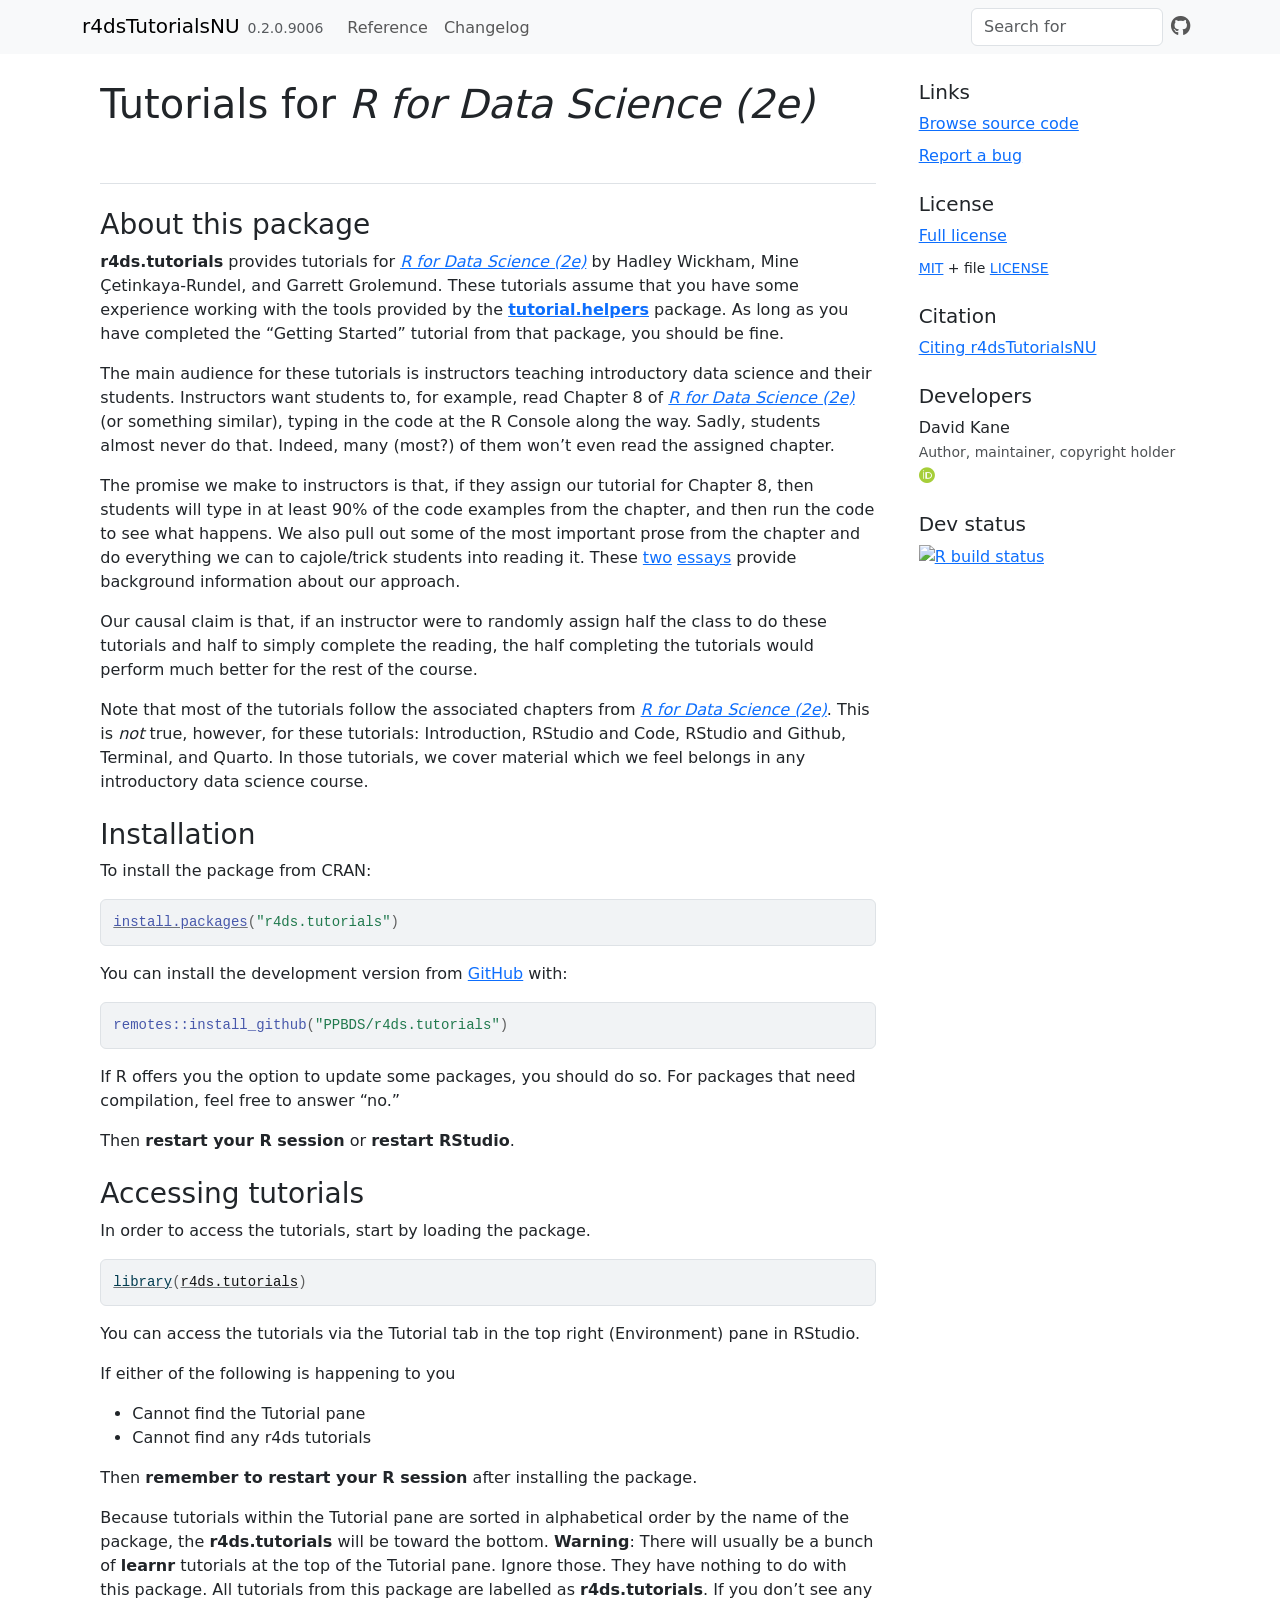
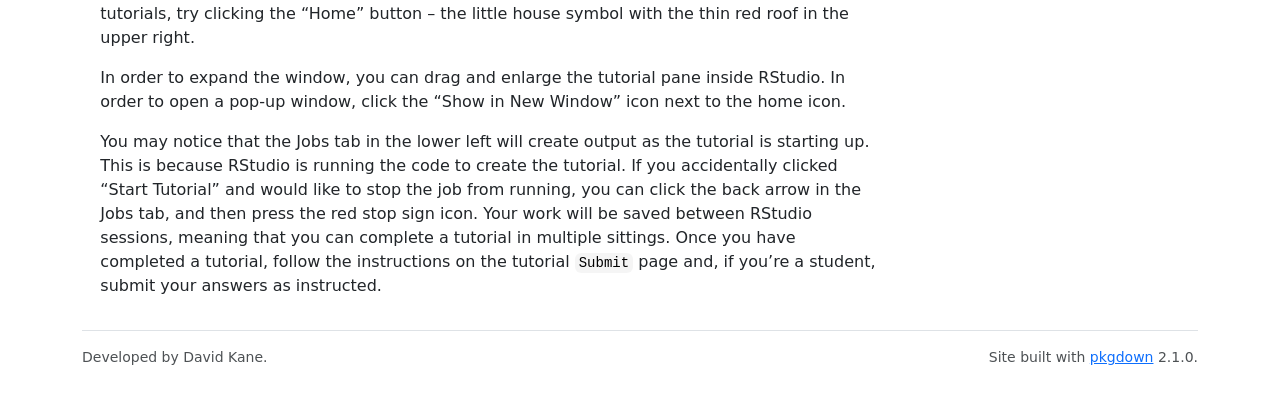
==== index.html @ 7074be84 "Deploying to gh-pages from @ NUstat/r4dsTutorialsNU@695204d6ead6778402aa1f8f5009138247691234 🚀" ====
<!DOCTYPE html>
<!-- Generated by pkgdown: do not edit by hand --><html lang="en">
<head>
<meta http-equiv="Content-Type" content="text/html; charset=UTF-8">
<meta charset="utf-8">
<meta http-equiv="X-UA-Compatible" content="IE=edge">
<meta name="viewport" content="width=device-width, initial-scale=1, shrink-to-fit=no">
<title>Tutorials for "R for Data Science" • r4dsTutorialsNU</title>
<script src="deps/jquery-3.6.0/jquery-3.6.0.min.js"></script><meta name="viewport" content="width=device-width, initial-scale=1, shrink-to-fit=no">
<link href="deps/bootstrap-5.3.1/bootstrap.min.css" rel="stylesheet">
<script src="deps/bootstrap-5.3.1/bootstrap.bundle.min.js"></script><link href="deps/font-awesome-6.4.2/css/all.min.css" rel="stylesheet">
<link href="deps/font-awesome-6.4.2/css/v4-shims.min.css" rel="stylesheet">
<script src="deps/headroom-0.11.0/headroom.min.js"></script><script src="deps/headroom-0.11.0/jQuery.headroom.min.js"></script><script src="deps/bootstrap-toc-1.0.1/bootstrap-toc.min.js"></script><script src="deps/clipboard.js-2.0.11/clipboard.min.js"></script><script src="deps/search-1.0.0/autocomplete.jquery.min.js"></script><script src="deps/search-1.0.0/fuse.min.js"></script><script src="deps/search-1.0.0/mark.min.js"></script><!-- pkgdown --><script src="pkgdown.js"></script><meta property="og:title" content="Tutorials for " r for data science>
<meta name="description" content='When assigned "R for Data Science" (Wickham, Çetinkaya-Rundel, and Grolemund (2023, ISBN: 1492097402)), students should read the book and type in all the associated R commands themselves. Sadly, that never happens. These tutorials allow students to demonstrate (and their instructors to be sure) that all work has been completed. See Kane (2023) &lt;https://ppbds.github.io/tutorial.helpers/articles/instructions.html&gt; from the tutorial.helpers package for a background discussion.'>
<meta property="og:description" content='When assigned "R for Data Science" (Wickham, Çetinkaya-Rundel, and Grolemund (2023, ISBN: 1492097402)), students should read the book and type in all the associated R commands themselves. Sadly, that never happens. These tutorials allow students to demonstrate (and their instructors to be sure) that all work has been completed. See Kane (2023) &lt;https://ppbds.github.io/tutorial.helpers/articles/instructions.html&gt; from the tutorial.helpers package for a background discussion.'>
</head>
<body>
    <a href="#main" class="visually-hidden-focusable">Skip to contents</a>


    <nav class="navbar navbar-expand-lg fixed-top bg-light" data-bs-theme="light" aria-label="Site navigation"><div class="container">

    <a class="navbar-brand me-2" href="index.html">r4dsTutorialsNU</a>

    <small class="nav-text text-muted me-auto" data-bs-toggle="tooltip" data-bs-placement="bottom" title="">0.2.0.9006</small>


    <button class="navbar-toggler" type="button" data-bs-toggle="collapse" data-bs-target="#navbar" aria-controls="navbar" aria-expanded="false" aria-label="Toggle navigation">
      <span class="navbar-toggler-icon"></span>
    </button>

    <div id="navbar" class="collapse navbar-collapse ms-3">
      <ul class="navbar-nav me-auto">
<li class="nav-item"><a class="nav-link" href="reference/index.html">Reference</a></li>
<li class="nav-item"><a class="nav-link" href="news/index.html">Changelog</a></li>
      </ul>
<ul class="navbar-nav">
<li class="nav-item"><form class="form-inline" role="search">
 <input class="form-control" type="search" name="search-input" id="search-input" autocomplete="off" aria-label="Search site" placeholder="Search for" data-search-index="search.json">
</form></li>
<li class="nav-item"><a class="external-link nav-link" href="https://github.com/NUstat/r4dsTutorialsNU/" aria-label="GitHub"><span class="fa fab fa-github fa-lg"></span></a></li>
      </ul>
</div>


  </div>
</nav><div class="container template-home">
<div class="row">
  <main id="main" class="col-md-9"><div class="section level1">
<div class="page-header"><h1 id="tutorials-for-r-for-data-science-2e">Tutorials for <em>R for Data Science (2e)</em>
<a class="anchor" aria-label="anchor" href="#tutorials-for-r-for-data-science-2e"></a>
</h1></div>
<!-- badges: start -->

<div class="section level2">
<h2 id="about-this-package">About this package<a class="anchor" aria-label="anchor" href="#about-this-package"></a>
</h2>
<p><strong>r4ds.tutorials</strong> provides tutorials for <a href="https://r4ds.hadley.nz/" class="external-link"><em>R for Data Science (2e)</em></a> by Hadley Wickham, Mine Çetinkaya-Rundel, and Garrett Grolemund. These tutorials assume that you have some experience working with the tools provided by the <strong><a href="https://ppbds.github.io/tutorial.helpers/" class="external-link">tutorial.helpers</a></strong> package. As long as you have completed the “Getting Started” tutorial from that package, you should be fine.</p>
<p>The main audience for these tutorials is instructors teaching introductory data science and their students. Instructors want students to, for example, read Chapter 8 of <a href="https://r4ds.hadley.nz/" class="external-link"><em>R for Data Science (2e)</em></a> (or something similar), typing in the code at the R Console along the way. Sadly, students almost never do that. Indeed, many (most?) of them won’t even read the assigned chapter.</p>
<p>The promise we make to instructors is that, if they assign our tutorial for Chapter 8, then students will type in at least 90% of the code examples from the chapter, and then run the code to see what happens. We also pull out some of the most important prose from the chapter and do everything we can to cajole/trick students into reading it. These <a href="https://ppbds.github.io/tutorial.helpers/articles/instructions.html" class="external-link">two</a> <a href="https://ppbds.github.io/tutorial.helpers/articles/books.html" class="external-link">essays</a> provide background information about our approach.</p>
<p>Our causal claim is that, if an instructor were to randomly assign half the class to do these tutorials and half to simply complete the reading, the half completing the tutorials would perform much better for the rest of the course.</p>
<p>Note that most of the tutorials follow the associated chapters from <a href="https://r4ds.hadley.nz/" class="external-link"><em>R for Data Science (2e)</em></a>. This is <em>not</em> true, however, for these tutorials: Introduction, RStudio and Code, RStudio and Github, Terminal, and Quarto. In those tutorials, we cover material which we feel belongs in any introductory data science course.</p>
</div>
<div class="section level2">
<h2 id="installation">Installation<a class="anchor" aria-label="anchor" href="#installation"></a>
</h2>
<p>To install the package from CRAN:</p>
<div class="sourceCode" id="cb1"><pre class="downlit sourceCode r">
<code class="sourceCode R"><span><span class="fu"><a href="https://rdrr.io/r/utils/install.packages.html" class="external-link">install.packages</a></span><span class="op">(</span><span class="st">"r4ds.tutorials"</span><span class="op">)</span></span></code></pre></div>
<p>You can install the development version from <a href="https://github.com/" class="external-link">GitHub</a> with:</p>
<div class="sourceCode" id="cb2"><pre class="downlit sourceCode r">
<code class="sourceCode R"><span><span class="fu">remotes</span><span class="fu">::</span><span class="fu">install_github</span><span class="op">(</span><span class="st">"PPBDS/r4ds.tutorials"</span><span class="op">)</span></span></code></pre></div>
<p>If R offers you the option to update some packages, you should do so. For packages that need compilation, feel free to answer “no.”</p>
<p>Then <strong>restart your R session</strong> or <strong>restart RStudio</strong>.</p>
</div>
<div class="section level2">
<h2 id="accessing-tutorials">Accessing tutorials<a class="anchor" aria-label="anchor" href="#accessing-tutorials"></a>
</h2>
<p>In order to access the tutorials, start by loading the package.</p>
<div class="sourceCode" id="cb3"><pre class="downlit sourceCode r">
<code class="sourceCode R"><span><span class="kw"><a href="https://rdrr.io/r/base/library.html" class="external-link">library</a></span><span class="op">(</span><span class="va"><a href="https://ppbds.github.io/r4ds.tutorials/" class="external-link">r4ds.tutorials</a></span><span class="op">)</span></span></code></pre></div>
<p>You can access the tutorials via the Tutorial tab in the top right (Environment) pane in RStudio.</p>
<p>If either of the following is happening to you</p>
<ul>
<li>
Cannot find the Tutorial pane
</li>
<li>
Cannot find any r4ds tutorials
</li>
</ul>
<p>Then <strong>remember to restart your R session</strong> after installing the package.</p>
<p>Because tutorials within the Tutorial pane are sorted in alphabetical order by the name of the package, the <strong>r4ds.tutorials</strong> will be toward the bottom. <strong>Warning</strong>: There will usually be a bunch of <strong>learnr</strong> tutorials at the top of the Tutorial pane. Ignore those. They have nothing to do with this package. All tutorials from this package are labelled as <strong>r4ds.tutorials</strong>. If you don’t see any tutorials, try clicking the “Home” button – the little house symbol with the thin red roof in the upper right.</p>
<p>In order to expand the window, you can drag and enlarge the tutorial pane inside RStudio. In order to open a pop-up window, click the “Show in New Window” icon next to the home icon.</p>
<p>You may notice that the Jobs tab in the lower left will create output as the tutorial is starting up. This is because RStudio is running the code to create the tutorial. If you accidentally clicked “Start Tutorial” and would like to stop the job from running, you can click the back arrow in the Jobs tab, and then press the red stop sign icon. Your work will be saved between RStudio sessions, meaning that you can complete a tutorial in multiple sittings. Once you have completed a tutorial, follow the instructions on the tutorial <code>Submit</code> page and, if you’re a student, submit your answers as instructed.</p>
</div>
</div>
  </main><aside class="col-md-3"><div class="links">
<h2 data-toc-skip>Links</h2>
<ul class="list-unstyled">
<li><a href="https://github.com/NUstat/r4dsTutorialsNU/" class="external-link">Browse source code</a></li>
<li><a href="https://github.com/NUstat/r4dsTutorialsNU/issues" class="external-link">Report a bug</a></li>
</ul>
</div>

<div class="license">
<h2 data-toc-skip>License</h2>
<ul class="list-unstyled">
<li><a href="LICENSE.html">Full license</a></li>
<li><small><a href="https://opensource.org/licenses/mit-license.php" class="external-link">MIT</a> + file <a href="LICENSE-text.html">LICENSE</a></small></li>
</ul>
</div>


<div class="citation">
<h2 data-toc-skip>Citation</h2>
<ul class="list-unstyled">
<li><a href="authors.html#citation">Citing r4dsTutorialsNU</a></li>
</ul>
</div>

<div class="developers">
<h2 data-toc-skip>Developers</h2>
<ul class="list-unstyled">
<li>David Kane <br><small class="roles"> Author, maintainer, copyright holder </small> <a href="https://orcid.org/0000-0002-6660-3934" target="orcid.widget" aria-label="ORCID" class="external-link"><span class="fab fa-orcid orcid" aria-hidden="true"></span></a> </li>
</ul>
</div>

<div class="dev-status">
<h2 data-toc-skip>Dev status</h2>
<ul class="list-unstyled">
<li><a href="https://github.com/PPBDS/r4ds.tutorials/actions" class="external-link"><img src="https://github.com/PPBDS/r4ds.tutorials/workflows/R-CMD-check/badge.svg" alt="R build status"></a></li>
</ul>
</div>

  </aside>
</div>


    <footer><div class="pkgdown-footer-left">
  <p>Developed by David Kane.</p>
</div>

<div class="pkgdown-footer-right">
  <p>Site built with <a href="https://pkgdown.r-lib.org/" class="external-link">pkgdown</a> 2.1.0.</p>
</div>

    </footer>
</div>





  </body>
</html>
---- deps/font-awesome-6.4.2/css/v4-shims.min.css ----
/*!
 * Font Awesome Free 6.4.2 by @fontawesome - https://fontawesome.com
 * License - https://fontawesome.com/license/free (Icons: CC BY 4.0, Fonts: SIL OFL 1.1, Code: MIT License)
 * Copyright 2023 Fonticons, Inc.
 */
.fa.fa-glass:before{content:"\f000"}.fa.fa-envelope-o{font-family:"Font Awesome 6 Free";font-weight:400}.fa.fa-envelope-o:before{content:"\f0e0"}.fa.fa-star-o{font-family:"Font Awesome 6 Free";font-weight:400}.fa.fa-star-o:before{content:"\f005"}.fa.fa-close:before,.fa.fa-remove:before{content:"\f00d"}.fa.fa-gear:before{content:"\f013"}.fa.fa-trash-o{font-family:"Font Awesome 6 Free";font-weight:400}.fa.fa-trash-o:before{content:"\f2ed"}.fa.fa-home:before{content:"\f015"}.fa.fa-file-o{font-family:"Font Awesome 6 Free";font-weight:400}.fa.fa-file-o:before{content:"\f15b"}.fa.fa-clock-o{font-family:"Font Awesome 6 Free";font-weight:400}.fa.fa-clock-o:before{content:"\f017"}.fa.fa-arrow-circle-o-down{font-family:"Font Awesome 6 Free";font-weight:400}.fa.fa-arrow-circle-o-down:before{content:"\f358"}.fa.fa-arrow-circle-o-up{font-family:"Font Awesome 6 Free";font-weight:400}.fa.fa-arrow-circle-o-up:before{content:"\f35b"}.fa.fa-play-circle-o{font-family:"Font Awesome 6 Free";font-weight:400}.fa.fa-play-circle-o:before{content:"\f144"}.fa.fa-repeat:before,.fa.fa-rotate-right:before{content:"\f01e"}.fa.fa-refresh:before{content:"\f021"}.fa.fa-list-alt{font-family:"Font Awesome 6 Free";font-weight:400}.fa.fa-list-alt:before{content:"\f022"}.fa.fa-dedent:before{content:"\f03b"}.fa.fa-video-camera:before{content:"\f03d"}.fa.fa-picture-o{font-family:"Font Awesome 6 Free";font-weight:400}.fa.fa-picture-o:before{content:"\f03e"}.fa.fa-photo{font-family:"Font Awesome 6 Free";font-weight:400}.fa.fa-photo:before{content:"\f03e"}.fa.fa-image{font-family:"Font Awesome 6 Free";font-weight:400}.fa.fa-image:before{content:"\f03e"}.fa.fa-map-marker:before{content:"\f3c5"}.fa.fa-pencil-square-o{font-family:"Font Awesome 6 Free";font-weight:400}.fa.fa-pencil-square-o:before{content:"\f044"}.fa.fa-edit{font-family:"Font Awesome 6 Free";font-weight:400}.fa.fa-edit:before{content:"\f044"}.fa.fa-share-square-o:before{content:"\f14d"}.fa.fa-check-square-o{font-family:"Font Awesome 6 Free";font-weight:400}.fa.fa-check-square-o:before{content:"\f14a"}.fa.fa-arrows:before{content:"\f0b2"}.fa.fa-times-circle-o{font-family:"Font Awesome 6 Free";font-weight:400}.fa.fa-times-circle-o:before{content:"\f057"}.fa.fa-check-circle-o{font-family:"Font Awesome 6 Free";font-weight:400}.fa.fa-check-circle-o:before{content:"\f058"}.fa.fa-mail-forward:before{content:"\f064"}.fa.fa-expand:before{content:"\f424"}.fa.fa-compress:before{content:"\f422"}.fa.fa-eye,.fa.fa-eye-slash{font-family:"Font Awesome 6 Free";font-weight:400}.fa.fa-warning:before{content:"\f071"}.fa.fa-calendar:before{content:"\f073"}.fa.fa-arrows-v:before{content:"\f338"}.fa.fa-arrows-h:before{content:"\f337"}.fa.fa-bar-chart-o:before,.fa.fa-bar-chart:before{content:"\e0e3"}.fa.fa-twitter-square{font-family:"Font Awesome 6 Brands";font-weight:400}.fa.fa-twitter-square:before{content:"\f081"}.fa.fa-facebook-square{font-family:"Font Awesome 6 Brands";font-weight:400}.fa.fa-facebook-square:before{content:"\f082"}.fa.fa-gears:before{content:"\f085"}.fa.fa-thumbs-o-up{font-family:"Font Awesome 6 Free";font-weight:400}.fa.fa-thumbs-o-up:before{content:"\f164"}.fa.fa-thumbs-o-down{font-family:"Font Awesome 6 Free";font-weight:400}.fa.fa-thumbs-o-down:before{content:"\f165"}.fa.fa-heart-o{font-family:"Font Awesome 6 Free";font-weight:400}.fa.fa-heart-o:before{content:"\f004"}.fa.fa-sign-out:before{content:"\f2f5"}.fa.fa-linkedin-square{font-family:"Font Awesome 6 Brands";font-weight:400}.fa.fa-linkedin-square:before{content:"\f08c"}.fa.fa-thumb-tack:before{content:"\f08d"}.fa.fa-external-link:before{content:"\f35d"}.fa.fa-sign-in:before{content:"\f2f6"}.fa.fa-github-square{font-family:"Font Awesome 6 Brands";font-weight:400}.fa.fa-github-square:before{content:"\f092"}.fa.fa-lemon-o{font-family:"Font Awesome 6 Free";font-weight:400}.fa.fa-lemon-o:before{content:"\f094"}.fa.fa-square-o{font-family:"Font Awesome 6 Free";font-weight:400}.fa.fa-square-o:before{content:"\f0c8"}.fa.fa-bookmark-o{font-family:"Font Awesome 6 Free";font-weight:400}.fa.fa-bookmark-o:before{content:"\f02e"}.fa.fa-facebook,.fa.fa-twitter{font-family:"Font Awesome 6 Brands";font-weight:400}.fa.fa-facebook:before{content:"\f39e"}.fa.fa-facebook-f{font-family:"Font Awesome 6 Brands";font-weight:400}.fa.fa-facebook-f:before{content:"\f39e"}.fa.fa-github{font-family:"Font Awesome 6 Brands";font-weight:400}.fa.fa-credit-card{font-family:"Font Awesome 6 Free";font-weight:400}.fa.fa-feed:before{content:"\f09e"}.fa.fa-hdd-o{font-family:"Font Awesome 6 Free";font-weight:400}.fa.fa-hdd-o:before{content:"\f0a0"}.fa.fa-hand-o-right{font-family:"Font Awesome 6 Free";font-weight:400}.fa.fa-hand-o-right:before{content:"\f0a4"}.fa.fa-hand-o-left{font-family:"Font Awesome 6 Free";font-weight:400}.fa.fa-hand-o-left:before{content:"\f0a5"}.fa.fa-hand-o-up{font-family:"Font Awesome 6 Free";font-weight:400}.fa.fa-hand-o-up:before{content:"\f0a6"}.fa.fa-hand-o-down{font-family:"Font Awesome 6 Free";font-weight:400}.fa.fa-hand-o-down:before{content:"\f0a7"}.fa.fa-globe:before{content:"\f57d"}.fa.fa-tasks:before{content:"\f828"}.fa.fa-arrows-alt:before{content:"\f31e"}.fa.fa-group:before{content:"\f0c0"}.fa.fa-chain:before{content:"\f0c1"}.fa.fa-cut:before{content:"\f0c4"}.fa.fa-files-o{font-family:"Font Awesome 6 Free";font-weight:400}.fa.fa-files-o:before{content:"\f0c5"}.fa.fa-floppy-o{font-family:"Font Awesome 6 Free";font-weight:400}.fa.fa-floppy-o:before{content:"\f0c7"}.fa.fa-save{font-family:"Font Awesome 6 Free";font-weight:400}.fa.fa-save:before{content:"\f0c7"}.fa.fa-navicon:before,.fa.fa-reorder:before{content:"\f0c9"}.fa.fa-magic:before{content:"\e2ca"}.fa.fa-pinterest,.fa.fa-pinterest-square{font-family:"Font Awesome 6 Brands";font-weight:400}.fa.fa-pinterest-square:before{content:"\f0d3"}.fa.fa-google-plus-square{font-family:"Font Awesome 6 Brands";font-weight:400}.fa.fa-google-plus-square:before{content:"\f0d4"}.fa.fa-google-plus{font-family:"Font Awesome 6 Brands";font-weight:400}.fa.fa-google-plus:before{content:"\f0d5"}.fa.fa-money:before{content:"\f3d1"}.fa.fa-unsorted:before{content:"\f0dc"}.fa.fa-sort-desc:before{content:"\f0dd"}.fa.fa-sort-asc:before{content:"\f0de"}.fa.fa-linkedin{font-family:"Font Awesome 6 Brands";font-weight:400}.fa.fa-linkedin:before{content:"\f0e1"}.fa.fa-rotate-left:before{content:"\f0e2"}.fa.fa-legal:before{content:"\f0e3"}.fa.fa-dashboard:before,.fa.fa-tachometer:before{content:"\f625"}.fa.fa-comment-o{font-family:"Font Awesome 6 Free";font-weight:400}.fa.fa-comment-o:before{content:"\f075"}.fa.fa-comments-o{font-family:"Font Awesome 6 Free";font-weight:400}.fa.fa-comments-o:before{content:"\f086"}.fa.fa-flash:before{content:"\f0e7"}.fa.fa-clipboard:before{content:"\f0ea"}.fa.fa-lightbulb-o{font-family:"Font Awesome 6 Free";font-weight:400}.fa.fa-lightbulb-o:before{content:"\f0eb"}.fa.fa-exchange:before{content:"\f362"}.fa.fa-cloud-download:before{content:"\f0ed"}.fa.fa-cloud-upload:before{content:"\f0ee"}.fa.fa-bell-o{font-family:"Font Awesome 6 Free";font-weight:400}.fa.fa-bell-o:before{content:"\f0f3"}.fa.fa-cutlery:before{content:"\f2e7"}.fa.fa-file-text-o{font-family:"Font Awesome 6 Free";font-weight:400}.fa.fa-file-text-o:before{content:"\f15c"}.fa.fa-building-o{font-family:"Font Awesome 6 Free";font-weight:400}.fa.fa-building-o:before{content:"\f1ad"}.fa.fa-hospital-o{font-family:"Font Awesome 6 Free";font-weight:400}.fa.fa-hospital-o:before{content:"\f0f8"}.fa.fa-tablet:before{content:"\f3fa"}.fa.fa-mobile-phone:before,.fa.fa-mobile:before{content:"\f3cd"}.fa.fa-circle-o{font-family:"Font Awesome 6 Free";font-weight:400}.fa.fa-circle-o:before{content:"\f111"}.fa.fa-mail-reply:before{content:"\f3e5"}.fa.fa-github-alt{font-family:"Font Awesome 6 Brands";font-weight:400}.fa.fa-folder-o{font-family:"Font Awesome 6 Free";font-weight:400}.fa.fa-folder-o:before{content:"\f07b"}.fa.fa-folder-open-o{font-family:"Font Awesome 6 Free";font-weight:400}.fa.fa-folder-open-o:before{content:"\f07c"}.fa.fa-smile-o{font-family:"Font Awesome 6 Free";font-weight:400}.fa.fa-smile-o:before{content:"\f118"}.fa.fa-frown-o{font-family:"Font Awesome 6 Free";font-weight:400}.fa.fa-frown-o:before{content:"\f119"}.fa.fa-meh-o{font-family:"Font Awesome 6 Free";font-weight:400}.fa.fa-meh-o:before{content:"\f11a"}.fa.fa-keyboard-o{font-family:"Font Awesome 6 Free";font-weight:400}.fa.fa-keyboard-o:before{content:"\f11c"}.fa.fa-flag-o{font-family:"Font Awesome 6 Free";font-weight:400}.fa.fa-flag-o:before{content:"\f024"}.fa.fa-mail-reply-all:before{content:"\f122"}.fa.fa-star-half-o{font-family:"Font Awesome 6 Free";font-weight:400}.fa.fa-star-half-o:before{content:"\f5c0"}.fa.fa-star-half-empty{font-family:"Font Awesome 6 Free";font-weight:400}.fa.fa-star-half-empty:before{content:"\f5c0"}.fa.fa-star-half-full{font-family:"Font Awesome 6 Free";font-weight:400}.fa.fa-star-half-full:before{content:"\f5c0"}.fa.fa-code-fork:before{content:"\f126"}.fa.fa-chain-broken:before,.fa.fa-unlink:before{content:"\f127"}.fa.fa-calendar-o{font-family:"Font Awesome 6 Free";font-weight:400}.fa.fa-calendar-o:before{content:"\f133"}.fa.fa-css3,.fa.fa-html5,.fa.fa-maxcdn{font-family:"Font Awesome 6 Brands";font-weight:400}.fa.fa-unlock-alt:before{content:"\f09c"}.fa.fa-minus-square-o{font-family:"Font Awesome 6 Free";font-weight:400}.fa.fa-minus-square-o:before{content:"\f146"}.fa.fa-level-up:before{content:"\f3bf"}.fa.fa-level-down:before{content:"\f3be"}.fa.fa-pencil-square:before{content:"\f14b"}.fa.fa-external-link-square:before{content:"\f360"}.fa.fa-compass{font-family:"Font Awesome 6 Free";font-weight:400}.fa.fa-caret-square-o-down{font-family:"Font Awesome 6 Free";font-weight:400}.fa.fa-caret-square-o-down:before{content:"\f150"}.fa.fa-toggle-down{font-family:"Font Awesome 6 Free";font-weight:400}.fa.fa-toggle-down:before{content:"\f150"}.fa.fa-caret-square-o-up{font-family:"Font Awesome 6 Free";font-weight:400}.fa.fa-caret-square-o-up:before{content:"\f151"}.fa.fa-toggle-up{font-family:"Font Awesome 6 Free";font-weight:400}.fa.fa-toggle-up:before{content:"\f151"}.fa.fa-caret-square-o-right{font-family:"Font Awesome 6 Free";font-weight:400}.fa.fa-caret-square-o-right:before{content:"\f152"}.fa.fa-toggle-right{font-family:"Font Awesome 6 Free";font-weight:400}.fa.fa-toggle-right:before{content:"\f152"}.fa.fa-eur:before,.fa.fa-euro:before{content:"\f153"}.fa.fa-gbp:before{content:"\f154"}.fa.fa-dollar:before,.fa.fa-usd:before{content:"\24"}.fa.fa-inr:before,.fa.fa-rupee:before{content:"\e1bc"}.fa.fa-cny:before,.fa.fa-jpy:before,.fa.fa-rmb:before,.fa.fa-yen:before{content:"\f157"}.fa.fa-rouble:before,.fa.fa-rub:before,.fa.fa-ruble:before{content:"\f158"}.fa.fa-krw:before,.fa.fa-won:before{content:"\f159"}.fa.fa-bitcoin,.fa.fa-btc{font-family:"Font Awesome 6 Brands";font-weight:400}.fa.fa-bitcoin:before{content:"\f15a"}.fa.fa-file-text:before{content:"\f15c"}.fa.fa-sort-alpha-asc:before{content:"\f15d"}.fa.fa-sort-alpha-desc:before{content:"\f881"}.fa.fa-sort-amount-asc:before{content:"\f884"}.fa.fa-sort-amount-desc:before{content:"\f160"}.fa.fa-sort-numeric-asc:before{content:"\f162"}.fa.fa-sort-numeric-desc:before{content:"\f886"}.fa.fa-youtube-square{font-family:"Font Awesome 6 Brands";font-weight:400}.fa.fa-youtube-square:before{content:"\f431"}.fa.fa-xing,.fa.fa-xing-square,.fa.fa-youtube{font-family:"Font Awesome 6 Brands";font-weight:400}.fa.fa-xing-square:before{content:"\f169"}.fa.fa-youtube-play{font-family:"Font Awesome 6 Brands";font-weight:400}.fa.fa-youtube-play:before{content:"\f167"}.fa.fa-adn,.fa.fa-bitbucket,.fa.fa-bitbucket-square,.fa.fa-dropbox,.fa.fa-flickr,.fa.fa-instagram,.fa.fa-stack-overflow{font-family:"Font Awesome 6 Brands";font-weight:400}.fa.fa-bitbucket-square:before{content:"\f171"}.fa.fa-tumblr,.fa.fa-tumblr-square{font-family:"Font Awesome 6 Brands";font-weight:400}.fa.fa-tumblr-square:before{content:"\f174"}.fa.fa-long-arrow-down:before{content:"\f309"}.fa.fa-long-arrow-up:before{content:"\f30c"}.fa.fa-long-arrow-left:before{content:"\f30a"}.fa.fa-long-arrow-right:before{content:"\f30b"}.fa.fa-android,.fa.fa-apple,.fa.fa-dribbble,.fa.fa-foursquare,.fa.fa-gittip,.fa.fa-gratipay,.fa.fa-linux,.fa.fa-skype,.fa.fa-trello,.fa.fa-windows{font-family:"Font Awesome 6 Brands";font-weight:400}.fa.fa-gittip:before{content:"\f184"}.fa.fa-sun-o{font-family:"Font Awesome 6 Free";font-weight:400}.fa.fa-sun-o:before{content:"\f185"}.fa.fa-moon-o{font-family:"Font Awesome 6 Free";font-weight:400}.fa.fa-moon-o:before{content:"\f186"}.fa.fa-pagelines,.fa.fa-renren,.fa.fa-stack-exchange,.fa.fa-vk,.fa.fa-weibo{font-family:"Font Awesome 6 Brands";font-weight:400}.fa.fa-arrow-circle-o-right{font-family:"Font Awesome 6 Free";font-weight:400}.fa.fa-arrow-circle-o-right:before{content:"\f35a"}.fa.fa-arrow-circle-o-left{font-family:"Font Awesome 6 Free";font-weight:400}.fa.fa-arrow-circle-o-left:before{content:"\f359"}.fa.fa-caret-square-o-left{font-family:"Font Awesome 6 Free";font-weight:400}.fa.fa-caret-square-o-left:before{content:"\f191"}.fa.fa-toggle-left{font-family:"Font Awesome 6 Free";font-weight:400}.fa.fa-toggle-left:before{content:"\f191"}.fa.fa-dot-circle-o{font-family:"Font Awesome 6 Free";font-weight:400}.fa.fa-dot-circle-o:before{content:"\f192"}.fa.fa-vimeo-square{font-family:"Font Awesome 6 Brands";font-weight:400}.fa.fa-vimeo-square:before{content:"\f194"}.fa.fa-try:before,.fa.fa-turkish-lira:before{content:"\e2bb"}.fa.fa-plus-square-o{font-family:"Font Awesome 6 Free";font-weight:400}.fa.fa-plus-square-o:before{content:"\f0fe"}.fa.fa-openid,.fa.fa-slack,.fa.fa-wordpress{font-family:"Font Awesome 6 Brands";font-weight:400}.fa.fa-bank:before,.fa.fa-institution:before{content:"\f19c"}.fa.fa-mortar-board:before{content:"\f19d"}.fa.fa-google,.fa.fa-reddit,.fa.fa-reddit-square,.fa.fa-yahoo{font-family:"Font Awesome 6 Brands";font-weight:400}.fa.fa-reddit-square:before{content:"\f1a2"}.fa.fa-behance,.fa.fa-behance-square,.fa.fa-delicious,.fa.fa-digg,.fa.fa-drupal,.fa.fa-joomla,.fa.fa-pied-piper-alt,.fa.fa-pied-piper-pp,.fa.fa-stumbleupon,.fa.fa-stumbleupon-circle{font-family:"Font Awesome 6 Brands";font-weight:400}.fa.fa-behance-square:before{content:"\f1b5"}.fa.fa-steam,.fa.fa-steam-square{font-family:"Font Awesome 6 Brands";font-weight:400}.fa.fa-steam-square:before{content:"\f1b7"}.fa.fa-automobile:before{content:"\f1b9"}.fa.fa-cab:before{content:"\f1ba"}.fa.fa-deviantart,.fa.fa-soundcloud,.fa.fa-spotify{font-family:"Font Awesome 6 Brands";font-weight:400}.fa.fa-file-pdf-o{font-family:"Font Awesome 6 Free";font-weight:400}.fa.fa-file-pdf-o:before{content:"\f1c1"}.fa.fa-file-word-o{font-family:"Font Awesome 6 Free";font-weight:400}.fa.fa-file-word-o:before{content:"\f1c2"}.fa.fa-file-excel-o{font-family:"Font Awesome 6 Free";font-weight:400}.fa.fa-file-excel-o:before{content:"\f1c3"}.fa.fa-file-powerpoint-o{font-family:"Font Awesome 6 Free";font-weight:400}.fa.fa-file-powerpoint-o:before{content:"\f1c4"}.fa.fa-file-image-o{font-family:"Font Awesome 6 Free";font-weight:400}.fa.fa-file-image-o:before{content:"\f1c5"}.fa.fa-file-photo-o{font-family:"Font Awesome 6 Free";font-weight:400}.fa.fa-file-photo-o:before{content:"\f1c5"}.fa.fa-file-picture-o{font-family:"Font Awesome 6 Free";font-weight:400}.fa.fa-file-picture-o:before{content:"\f1c5"}.fa.fa-file-archive-o{font-family:"Font Awesome 6 Free";font-weight:400}.fa.fa-file-archive-o:before{content:"\f1c6"}.fa.fa-file-zip-o{font-family:"Font Awesome 6 Free";font-weight:400}.fa.fa-file-zip-o:before{content:"\f1c6"}.fa.fa-file-audio-o{font-family:"Font Awesome 6 Free";font-weight:400}.fa.fa-file-audio-o:before{content:"\f1c7"}.fa.fa-file-sound-o{font-family:"Font Awesome 6 Free";font-weight:400}.fa.fa-file-sound-o:before{content:"\f1c7"}.fa.fa-file-video-o{font-family:"Font Awesome 6 Free";font-weight:400}.fa.fa-file-video-o:before{content:"\f1c8"}.fa.fa-file-movie-o{font-family:"Font Awesome 6 Free";font-weight:400}.fa.fa-file-movie-o:before{content:"\f1c8"}.fa.fa-file-code-o{font-family:"Font Awesome 6 Free";font-weight:400}.fa.fa-file-code-o:before{content:"\f1c9"}.fa.fa-codepen,.fa.fa-jsfiddle,.fa.fa-vine{font-family:"Font Awesome 6 Brands";font-weight:400}.fa.fa-life-bouy:before,.fa.fa-life-buoy:before,.fa.fa-life-saver:before,.fa.fa-support:before{content:"\f1cd"}.fa.fa-circle-o-notch:before{content:"\f1ce"}.fa.fa-ra,.fa.fa-rebel{font-family:"Font Awesome 6 Brands";font-weight:400}.fa.fa-ra:before{content:"\f1d0"}.fa.fa-resistance{font-family:"Font Awesome 6 Brands";font-weight:400}.fa.fa-resistance:before{content:"\f1d0"}.fa.fa-empire,.fa.fa-ge{font-family:"Font Awesome 6 Brands";font-weight:400}.fa.fa-ge:before{content:"\f1d1"}.fa.fa-git-square{font-family:"Font Awesome 6 Brands";font-weight:400}.fa.fa-git-square:before{content:"\f1d2"}.fa.fa-git,.fa.fa-hacker-news,.fa.fa-y-combinator-square{font-family:"Font Awesome 6 Brands";font-weight:400}.fa.fa-y-combinator-square:before{content:"\f1d4"}.fa.fa-yc-square{font-family:"Font Awesome 6 Brands";font-weight:400}.fa.fa-yc-square:before{content:"\f1d4"}.fa.fa-qq,.fa.fa-tencent-weibo,.fa.fa-wechat,.fa.fa-weixin{font-family:"Font Awesome 6 Brands";font-weight:400}.fa.fa-wechat:before{content:"\f1d7"}.fa.fa-send:before{content:"\f1d8"}.fa.fa-paper-plane-o{font-family:"Font Awesome 6 Free";font-weight:400}.fa.fa-paper-plane-o:before{content:"\f1d8"}.fa.fa-send-o{font-family:"Font Awesome 6 Free";font-weight:400}.fa.fa-send-o:before{content:"\f1d8"}.fa.fa-circle-thin{font-family:"Font Awesome 6 Free";font-weight:400}.fa.fa-circle-thin:before{content:"\f111"}.fa.fa-header:before{content:"\f1dc"}.fa.fa-futbol-o{font-family:"Font Awesome 6 Free";font-weight:400}.fa.fa-futbol-o:before{content:"\f1e3"}.fa.fa-soccer-ball-o{font-family:"Font Awesome 6 Free";font-weight:400}.fa.fa-soccer-ball-o:before{content:"\f1e3"}.fa.fa-slideshare,.fa.fa-twitch,.fa.fa-yelp{font-family:"Font Awesome 6 Brands";font-weight:400}.fa.fa-newspaper-o{font-family:"Font Awesome 6 Free";font-weight:400}.fa.fa-newspaper-o:before{content:"\f1ea"}.fa.fa-cc-amex,.fa.fa-cc-discover,.fa.fa-cc-mastercard,.fa.fa-cc-paypal,.fa.fa-cc-stripe,.fa.fa-cc-visa,.fa.fa-google-wallet,.fa.fa-paypal{font-family:"Font Awesome 6 Brands";font-weight:400}.fa.fa-bell-slash-o{font-family:"Font Awesome 6 Free";font-weight:400}.fa.fa-bell-slash-o:before{content:"\f1f6"}.fa.fa-trash:before{content:"\f2ed"}.fa.fa-copyright{font-family:"Font Awesome 6 Free";font-weight:400}.fa.fa-eyedropper:before{content:"\f1fb"}.fa.fa-area-chart:before{content:"\f1fe"}.fa.fa-pie-chart:before{content:"\f200"}.fa.fa-line-chart:before{content:"\f201"}.fa.fa-lastfm,.fa.fa-lastfm-square{font-family:"Font Awesome 6 Brands";font-weight:400}.fa.fa-lastfm-square:before{content:"\f203"}.fa.fa-angellist,.fa.fa-ioxhost{font-family:"Font Awesome 6 Brands";font-weight:400}.fa.fa-cc{font-family:"Font Awesome 6 Free";font-weight:400}.fa.fa-cc:before{content:"\f20a"}.fa.fa-ils:before,.fa.fa-shekel:before,.fa.fa-sheqel:before{content:"\f20b"}.fa.fa-buysellads,.fa.fa-connectdevelop,.fa.fa-dashcube,.fa.fa-forumbee,.fa.fa-leanpub,.fa.fa-sellsy,.fa.fa-shirtsinbulk,.fa.fa-simplybuilt,.fa.fa-skyatlas{font-family:"Font Awesome 6 Brands";font-weight:400}.fa.fa-diamond{font-family:"Font Awesome 6 Free";font-weight:400}.fa.fa-diamond:before{content:"\f3a5"}.fa.fa-intersex:before,.fa.fa-transgender:before{content:"\f224"}.fa.fa-transgender-alt:before{content:"\f225"}.fa.fa-facebook-official{font-family:"Font Awesome 6 Brands";font-weight:400}.fa.fa-facebook-official:before{content:"\f09a"}.fa.fa-pinterest-p,.fa.fa-whatsapp{font-family:"Font Awesome 6 Brands";font-weight:400}.fa.fa-hotel:before{content:"\f236"}.fa.fa-medium,.fa.fa-viacoin,.fa.fa-y-combinator,.fa.fa-yc{font-family:"Font Awesome 6 Brands";font-weight:400}.fa.fa-yc:before{content:"\f23b"}.fa.fa-expeditedssl,.fa.fa-opencart,.fa.fa-optin-monster{font-family:"Font Awesome 6 Brands";font-weight:400}.fa.fa-battery-4:before,.fa.fa-battery:before{content:"\f240"}.fa.fa-battery-3:before{content:"\f241"}.fa.fa-battery-2:before{content:"\f242"}.fa.fa-battery-1:before{content:"\f243"}.fa.fa-battery-0:before{content:"\f244"}.fa.fa-object-group,.fa.fa-object-ungroup,.fa.fa-sticky-note-o{font-family:"Font Awesome 6 Free";font-weight:400}.fa.fa-sticky-note-o:before{content:"\f249"}.fa.fa-cc-diners-club,.fa.fa-cc-jcb{font-family:"Font Awesome 6 Brands";font-weight:400}.fa.fa-clone{font-family:"Font Awesome 6 Free";font-weight:400}.fa.fa-hourglass-o:before{content:"\f254"}.fa.fa-hourglass-1:before{content:"\f251"}.fa.fa-hourglass-2:before{content:"\f252"}.fa.fa-hourglass-3:before{content:"\f253"}.fa.fa-hand-rock-o{font-family:"Font Awesome 6 Free";font-weight:400}.fa.fa-hand-rock-o:before{content:"\f255"}.fa.fa-hand-grab-o{font-family:"Font Awesome 6 Free";font-weight:400}.fa.fa-hand-grab-o:before{content:"\f255"}.fa.fa-hand-paper-o{font-family:"Font Awesome 6 Free";font-weight:400}.fa.fa-hand-paper-o:before{content:"\f256"}.fa.fa-hand-stop-o{font-family:"Font Awesome 6 Free";font-weight:400}.fa.fa-hand-stop-o:before{content:"\f256"}.fa.fa-hand-scissors-o{font-family:"Font Awesome 6 Free";font-weight:400}.fa.fa-hand-scissors-o:before{content:"\f257"}.fa.fa-hand-lizard-o{font-family:"Font Awesome 6 Free";font-weight:400}.fa.fa-hand-lizard-o:before{content:"\f258"}.fa.fa-hand-spock-o{font-family:"Font Awesome 6 Free";font-weight:400}.fa.fa-hand-spock-o:before{content:"\f259"}.fa.fa-hand-pointer-o{font-family:"Font Awesome 6 Free";font-weight:400}.fa.fa-hand-pointer-o:before{content:"\f25a"}.fa.fa-hand-peace-o{font-family:"Font Awesome 6 Free";font-weight:400}.fa.fa-hand-peace-o:before{content:"\f25b"}.fa.fa-registered{font-family:"Font Awesome 6 Free";font-weight:400}.fa.fa-creative-commons,.fa.fa-gg,.fa.fa-gg-circle,.fa.fa-odnoklassniki,.fa.fa-odnoklassniki-square{font-family:"Font Awesome 6 Brands";font-weight:400}.fa.fa-odnoklassniki-square:before{content:"\f264"}.fa.fa-chrome,.fa.fa-firefox,.fa.fa-get-pocket,.fa.fa-internet-explorer,.fa.fa-opera,.fa.fa-safari,.fa.fa-wikipedia-w{font-family:"Font Awesome 6 Brands";font-weight:400}.fa.fa-television:before{content:"\f26c"}.fa.fa-500px,.fa.fa-amazon,.fa.fa-contao{font-family:"Font Awesome 6 Brands";font-weight:400}.fa.fa-calendar-plus-o{font-family:"Font Awesome 6 Free";font-weight:400}.fa.fa-calendar-plus-o:before{content:"\f271"}.fa.fa-calendar-minus-o{font-family:"Font Awesome 6 Free";font-weight:400}.fa.fa-calendar-minus-o:before{content:"\f272"}.fa.fa-calendar-times-o{font-family:"Font Awesome 6 Free";font-weight:400}.fa.fa-calendar-times-o:before{content:"\f273"}.fa.fa-calendar-check-o{font-family:"Font Awesome 6 Free";font-weight:400}.fa.fa-calendar-check-o:before{content:"\f274"}.fa.fa-map-o{font-family:"Font Awesome 6 Free";font-weight:400}.fa.fa-map-o:before{content:"\f279"}.fa.fa-commenting:before{content:"\f4ad"}.fa.fa-commenting-o{font-family:"Font Awesome 6 Free";font-weight:400}.fa.fa-commenting-o:before{content:"\f4ad"}.fa.fa-houzz,.fa.fa-vimeo{font-family:"Font Awesome 6 Brands";font-weight:400}.fa.fa-vimeo:before{content:"\f27d"}.fa.fa-black-tie,.fa.fa-edge,.fa.fa-fonticons,.fa.fa-reddit-alien{font-family:"Font Awesome 6 Brands";font-weight:400}.fa.fa-credit-card-alt:before{content:"\f09d"}.fa.fa-codiepie,.fa.fa-fort-awesome,.fa.fa-mixcloud,.fa.fa-modx,.fa.fa-product-hunt,.fa.fa-scribd,.fa.fa-usb{font-family:"Font Awesome 6 Brands";font-weight:400}.fa.fa-pause-circle-o{font-family:"Font Awesome 6 Free";font-weight:400}.fa.fa-pause-circle-o:before{content:"\f28b"}.fa.fa-stop-circle-o{font-family:"Font Awesome 6 Free";font-weight:400}.fa.fa-stop-circle-o:before{content:"\f28d"}.fa.fa-bluetooth,.fa.fa-bluetooth-b,.fa.fa-envira,.fa.fa-gitlab,.fa.fa-wheelchair-alt,.fa.fa-wpbeginner,.fa.fa-wpforms{font-family:"Font Awesome 6 Brands";font-weight:400}.fa.fa-wheelchair-alt:before{content:"\f368"}.fa.fa-question-circle-o{font-family:"Font Awesome 6 Free";font-weight:400}.fa.fa-question-circle-o:before{content:"\f059"}.fa.fa-volume-control-phone:before{content:"\f2a0"}.fa.fa-asl-interpreting:before{content:"\f2a3"}.fa.fa-deafness:before,.fa.fa-hard-of-hearing:before{content:"\f2a4"}.fa.fa-glide,.fa.fa-glide-g{font-family:"Font Awesome 6 Brands";font-weight:400}.fa.fa-signing:before{content:"\f2a7"}.fa.fa-viadeo,.fa.fa-viadeo-square{font-family:"Font Awesome 6 Brands";font-weight:400}.fa.fa-viadeo-square:before{content:"\f2aa"}.fa.fa-snapchat,.fa.fa-snapchat-ghost{font-family:"Font Awesome 6 Brands";font-weight:400}.fa.fa-snapchat-ghost:before{content:"\f2ab"}.fa.fa-snapchat-square{font-family:"Font Awesome 6 Brands";font-weight:400}.fa.fa-snapchat-square:before{content:"\f2ad"}.fa.fa-first-order,.fa.fa-google-plus-official,.fa.fa-pied-piper,.fa.fa-themeisle,.fa.fa-yoast{font-family:"Font Awesome 6 Brands";font-weight:400}.fa.fa-google-plus-official:before{content:"\f2b3"}.fa.fa-google-plus-circle{font-family:"Font Awesome 6 Brands";font-weight:400}.fa.fa-google-plus-circle:before{content:"\f2b3"}.fa.fa-fa,.fa.fa-font-awesome{font-family:"Font Awesome 6 Brands";font-weight:400}.fa.fa-fa:before{content:"\f2b4"}.fa.fa-handshake-o{font-family:"Font Awesome 6 Free";font-weight:400}.fa.fa-handshake-o:before{content:"\f2b5"}.fa.fa-envelope-open-o{font-family:"Font Awesome 6 Free";font-weight:400}.fa.fa-envelope-open-o:before{content:"\f2b6"}.fa.fa-linode{font-family:"Font Awesome 6 Brands";font-weight:400}.fa.fa-address-book-o{font-family:"Font Awesome 6 Free";font-weight:400}.fa.fa-address-book-o:before{content:"\f2b9"}.fa.fa-vcard:before{content:"\f2bb"}.fa.fa-address-card-o{font-family:"Font Awesome 6 Free";font-weight:400}.fa.fa-address-card-o:before{content:"\f2bb"}.fa.fa-vcard-o{font-family:"Font Awesome 6 Free";font-weight:400}.fa.fa-vcard-o:before{content:"\f2bb"}.fa.fa-user-circle-o{font-family:"Font Awesome 6 Free";font-weight:400}.fa.fa-user-circle-o:before{content:"\f2bd"}.fa.fa-user-o{font-family:"Font Awesome 6 Free";font-weight:400}.fa.fa-user-o:before{content:"\f007"}.fa.fa-id-badge{font-family:"Font Awesome 6 Free";font-weight:400}.fa.fa-drivers-license:before{content:"\f2c2"}.fa.fa-id-card-o{font-family:"Font Awesome 6 Free";font-weight:400}.fa.fa-id-card-o:before{content:"\f2c2"}.fa.fa-drivers-license-o{font-family:"Font Awesome 6 Free";font-weight:400}.fa.fa-drivers-license-o:before{content:"\f2c2"}.fa.fa-free-code-camp,.fa.fa-quora,.fa.fa-telegram{font-family:"Font Awesome 6 Brands";font-weight:400}.fa.fa-thermometer-4:before,.fa.fa-thermometer:before{content:"\f2c7"}.fa.fa-thermometer-3:before{content:"\f2c8"}.fa.fa-thermometer-2:before{content:"\f2c9"}.fa.fa-thermometer-1:before{content:"\f2ca"}.fa.fa-thermometer-0:before{content:"\f2cb"}.fa.fa-bathtub:before,.fa.fa-s15:before{content:"\f2cd"}.fa.fa-window-maximize,.fa.fa-window-restore{font-family:"Font Awesome 6 Free";font-weight:400}.fa.fa-times-rectangle:before{content:"\f410"}.fa.fa-window-close-o{font-family:"Font Awesome 6 Free";font-weight:400}.fa.fa-window-close-o:before{content:"\f410"}.fa.fa-times-rectangle-o{font-family:"Font Awesome 6 Free";font-weight:400}.fa.fa-times-rectangle-o:before{content:"\f410"}.fa.fa-bandcamp,.fa.fa-eercast,.fa.fa-etsy,.fa.fa-grav,.fa.fa-imdb,.fa.fa-ravelry{font-family:"Font Awesome 6 Brands";font-weight:400}.fa.fa-eercast:before{content:"\f2da"}.fa.fa-snowflake-o{font-family:"Font Awesome 6 Free";font-weight:400}.fa.fa-snowflake-o:before{content:"\f2dc"}.fa.fa-meetup,.fa.fa-superpowers,.fa.fa-wpexplorer{font-family:"Font Awesome 6 Brands";font-weight:400}
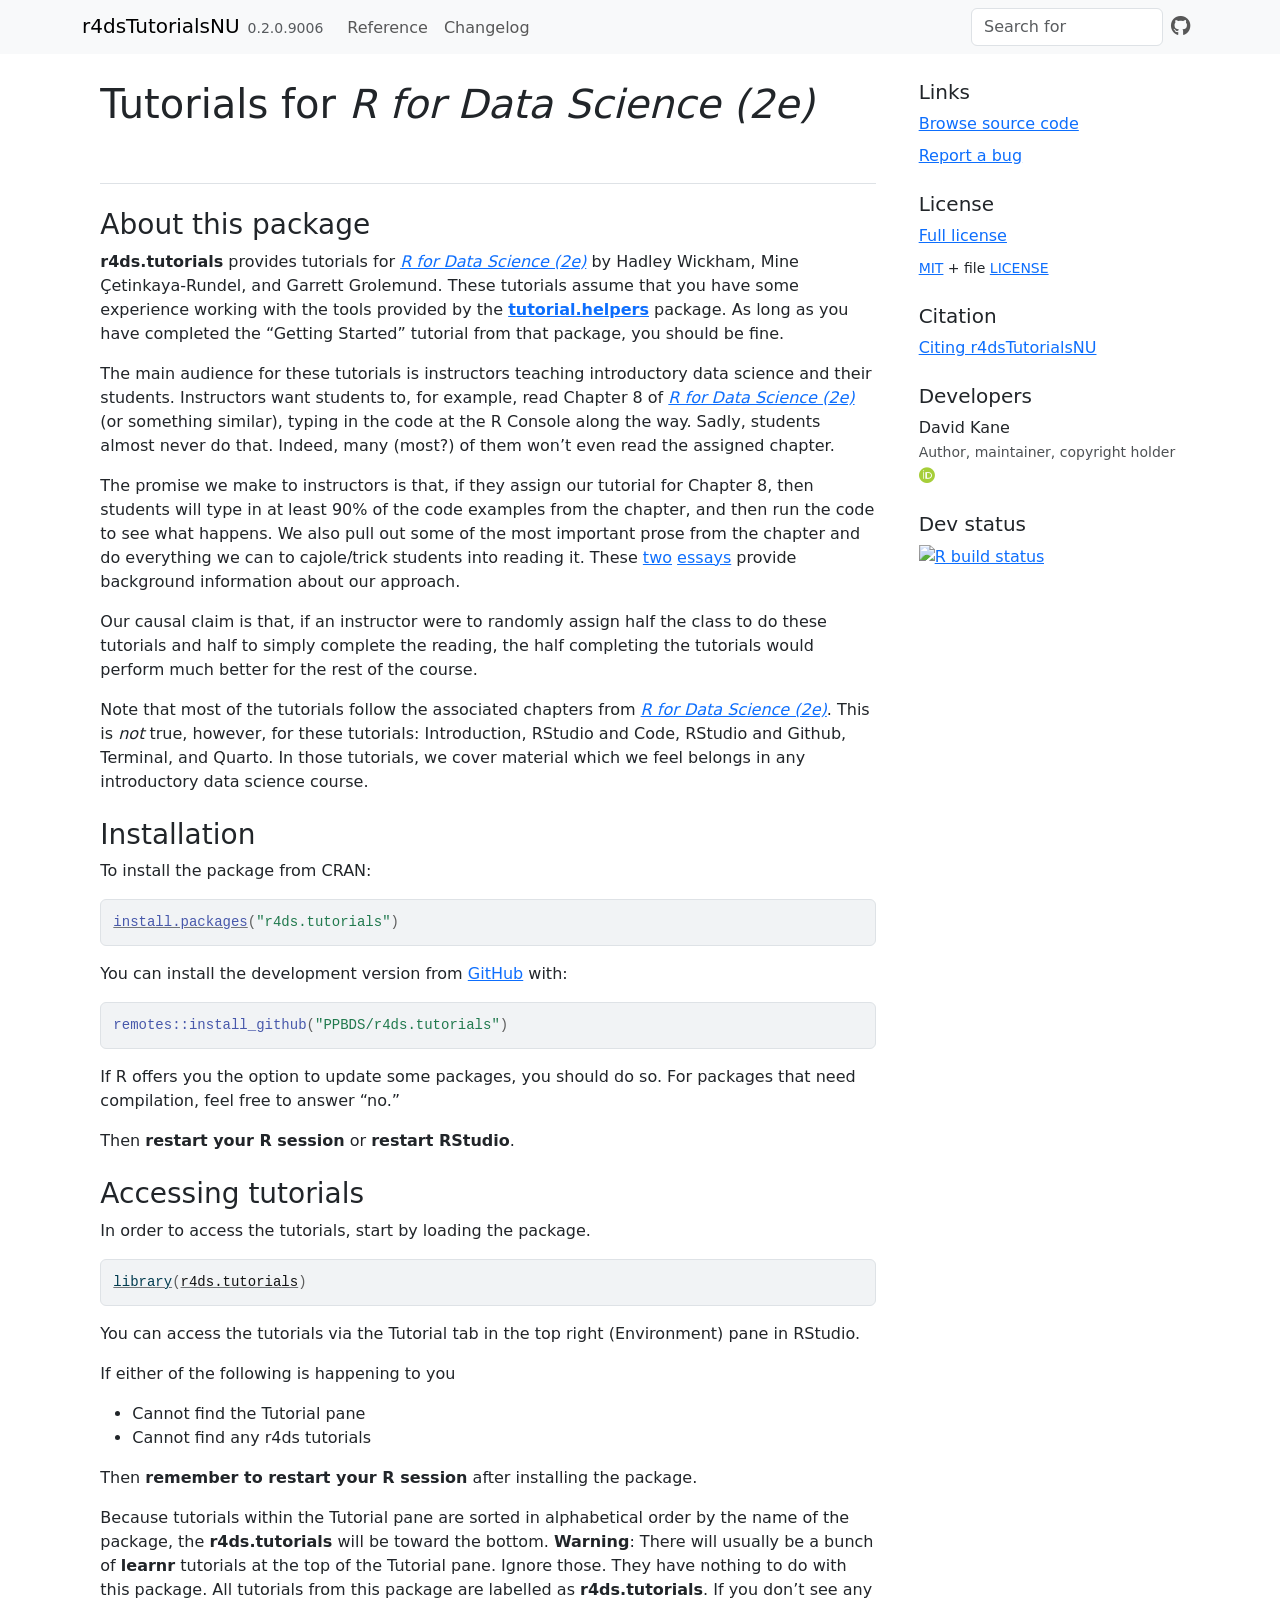
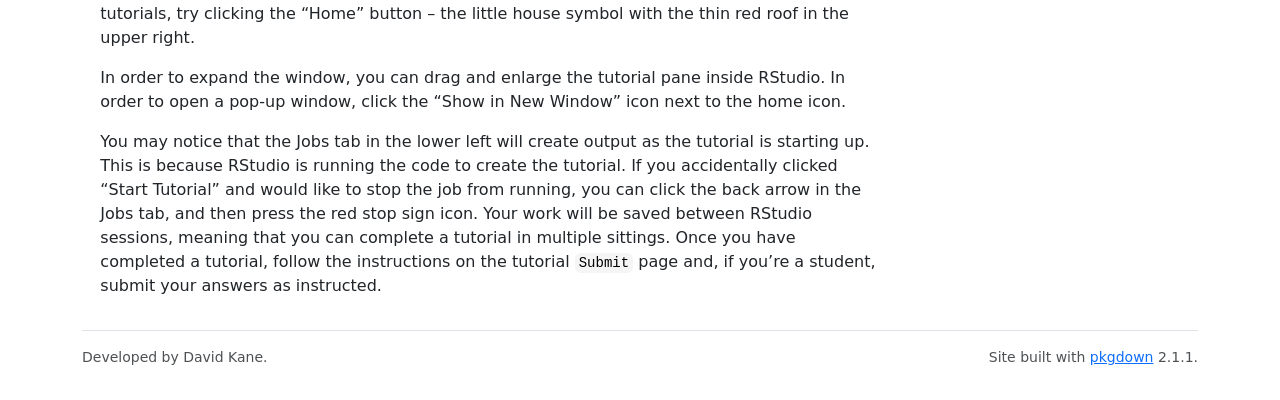
==== commit 361e521a: "Deploying to gh-pages from @ NUstat/r4dsTutorialsNU@ba4534326276ed7b98fec0c146f4ad3d8736f2a2 🚀" ====
--- a/index.html
+++ b/index.html
@@ -142,7 +142,7 @@
 </div>
 
 <div class="pkgdown-footer-right">
-  <p>Site built with <a href="https://pkgdown.r-lib.org/" class="external-link">pkgdown</a> 2.1.0.</p>
+  <p>Site built with <a href="https://pkgdown.r-lib.org/" class="external-link">pkgdown</a> 2.1.1.</p>
 </div>
 
     </footer>
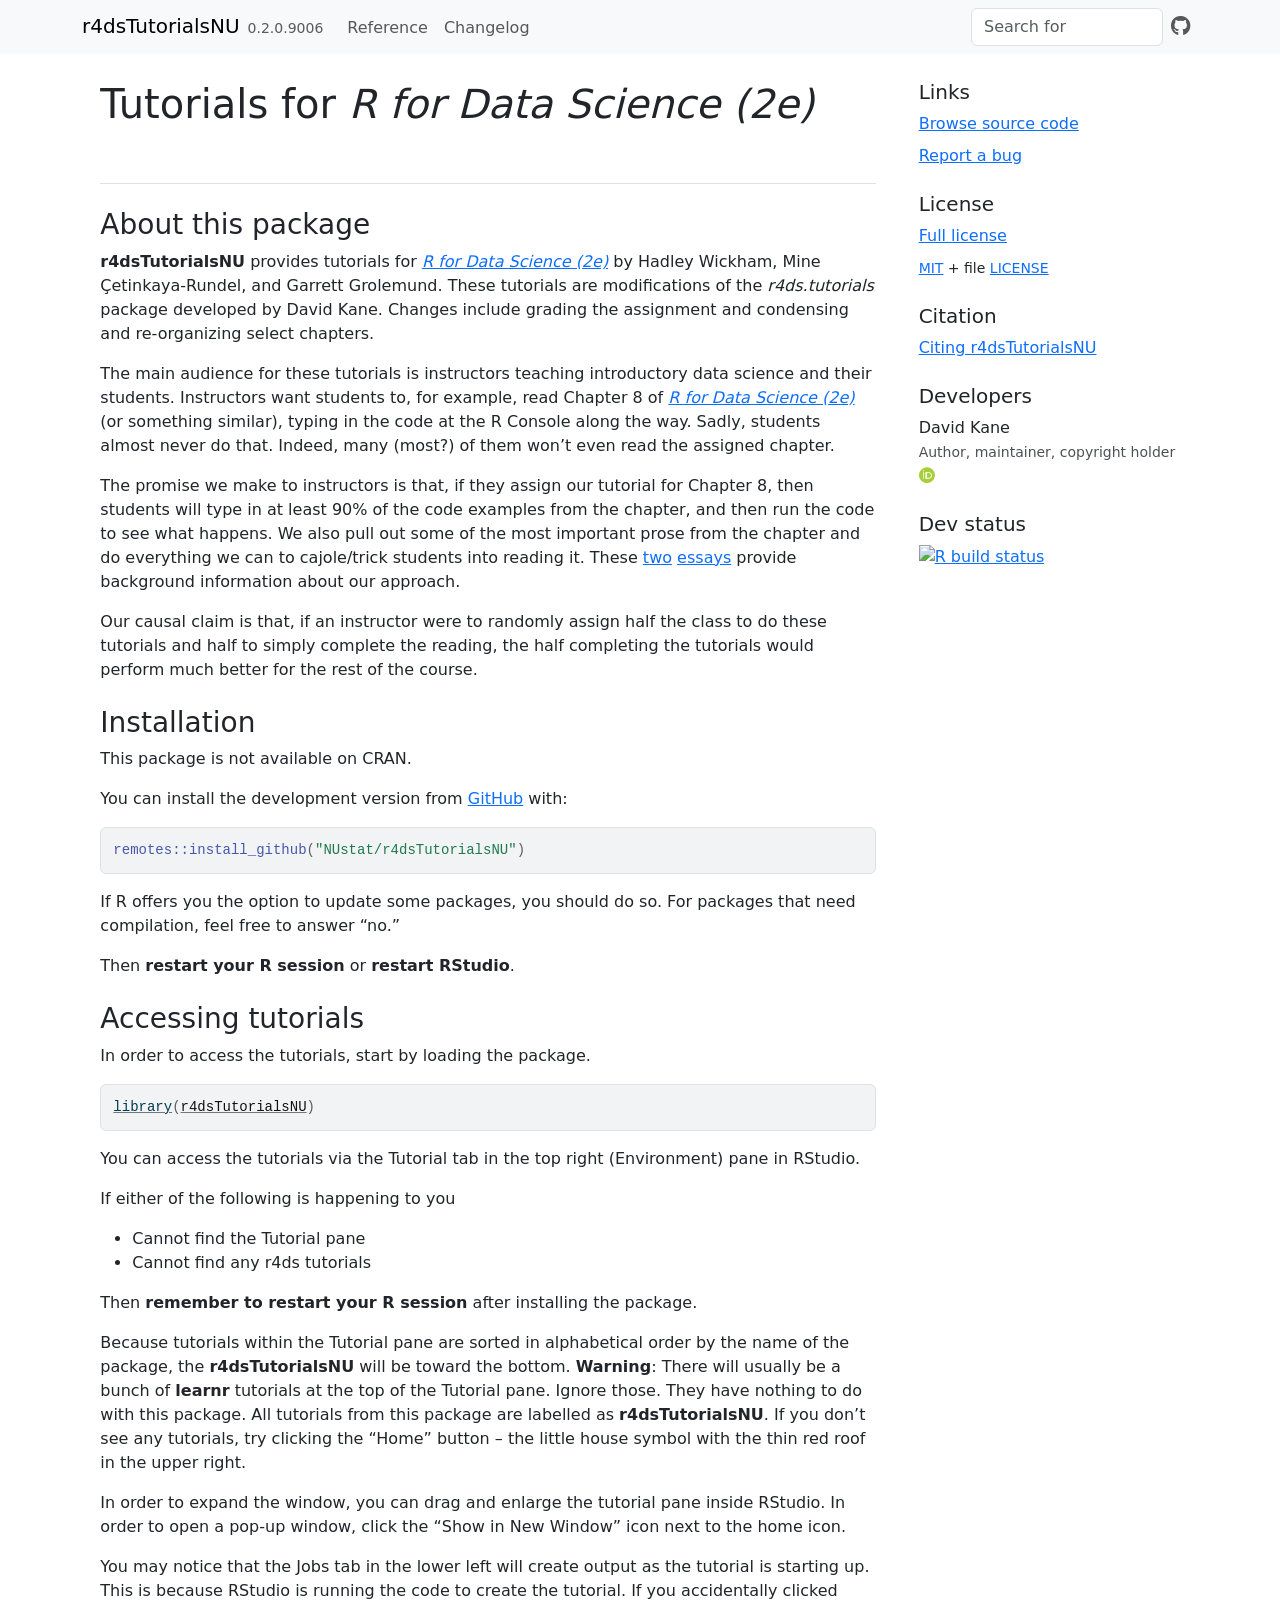
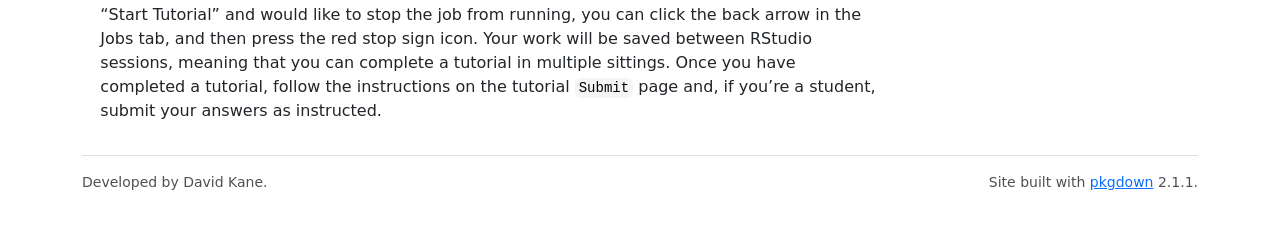
==== commit 510a3205: "Deploying to gh-pages from @ NUstat/r4dsTutorialsNU@4efc2b3aa6a5e0d392df162e2ae34d8ca3449659 🚀" ====
--- a/index.html
+++ b/index.html
@@ -55,21 +55,18 @@
 <div class="section level2">
 <h2 id="about-this-package">About this package<a class="anchor" aria-label="anchor" href="#about-this-package"></a>
 </h2>
-<p><strong>r4ds.tutorials</strong> provides tutorials for <a href="https://r4ds.hadley.nz/" class="external-link"><em>R for Data Science (2e)</em></a> by Hadley Wickham, Mine Çetinkaya-Rundel, and Garrett Grolemund. These tutorials assume that you have some experience working with the tools provided by the <strong><a href="https://ppbds.github.io/tutorial.helpers/" class="external-link">tutorial.helpers</a></strong> package. As long as you have completed the “Getting Started” tutorial from that package, you should be fine.</p>
+<p><strong>r4dsTutorialsNU</strong> provides tutorials for <a href="https://r4ds.hadley.nz/" class="external-link"><em>R for Data Science (2e)</em></a> by Hadley Wickham, Mine Çetinkaya-Rundel, and Garrett Grolemund. These tutorials are modifications of the <em>r4ds.tutorials</em> package developed by David Kane. Changes include grading the assignment and condensing and re-organizing select chapters.</p>
 <p>The main audience for these tutorials is instructors teaching introductory data science and their students. Instructors want students to, for example, read Chapter 8 of <a href="https://r4ds.hadley.nz/" class="external-link"><em>R for Data Science (2e)</em></a> (or something similar), typing in the code at the R Console along the way. Sadly, students almost never do that. Indeed, many (most?) of them won’t even read the assigned chapter.</p>
 <p>The promise we make to instructors is that, if they assign our tutorial for Chapter 8, then students will type in at least 90% of the code examples from the chapter, and then run the code to see what happens. We also pull out some of the most important prose from the chapter and do everything we can to cajole/trick students into reading it. These <a href="https://ppbds.github.io/tutorial.helpers/articles/instructions.html" class="external-link">two</a> <a href="https://ppbds.github.io/tutorial.helpers/articles/books.html" class="external-link">essays</a> provide background information about our approach.</p>
 <p>Our causal claim is that, if an instructor were to randomly assign half the class to do these tutorials and half to simply complete the reading, the half completing the tutorials would perform much better for the rest of the course.</p>
-<p>Note that most of the tutorials follow the associated chapters from <a href="https://r4ds.hadley.nz/" class="external-link"><em>R for Data Science (2e)</em></a>. This is <em>not</em> true, however, for these tutorials: Introduction, RStudio and Code, RStudio and Github, Terminal, and Quarto. In those tutorials, we cover material which we feel belongs in any introductory data science course.</p>
 </div>
 <div class="section level2">
 <h2 id="installation">Installation<a class="anchor" aria-label="anchor" href="#installation"></a>
 </h2>
-<p>To install the package from CRAN:</p>
+<p>This package is not available on CRAN.</p>
+<p>You can install the development version from <a href="https://github.com/" class="external-link">GitHub</a> with:</p>
 <div class="sourceCode" id="cb1"><pre class="downlit sourceCode r">
-<code class="sourceCode R"><span><span class="fu"><a href="https://rdrr.io/r/utils/install.packages.html" class="external-link">install.packages</a></span><span class="op">(</span><span class="st">"r4ds.tutorials"</span><span class="op">)</span></span></code></pre></div>
-<p>You can install the development version from <a href="https://github.com/" class="external-link">GitHub</a> with:</p>
-<div class="sourceCode" id="cb2"><pre class="downlit sourceCode r">
-<code class="sourceCode R"><span><span class="fu">remotes</span><span class="fu">::</span><span class="fu">install_github</span><span class="op">(</span><span class="st">"PPBDS/r4ds.tutorials"</span><span class="op">)</span></span></code></pre></div>
+<code class="sourceCode R"><span><span class="fu">remotes</span><span class="fu">::</span><span class="fu">install_github</span><span class="op">(</span><span class="st">"NUstat/r4dsTutorialsNU"</span><span class="op">)</span></span></code></pre></div>
 <p>If R offers you the option to update some packages, you should do so. For packages that need compilation, feel free to answer “no.”</p>
 <p>Then <strong>restart your R session</strong> or <strong>restart RStudio</strong>.</p>
 </div>
@@ -77,8 +74,8 @@
 <h2 id="accessing-tutorials">Accessing tutorials<a class="anchor" aria-label="anchor" href="#accessing-tutorials"></a>
 </h2>
 <p>In order to access the tutorials, start by loading the package.</p>
-<div class="sourceCode" id="cb3"><pre class="downlit sourceCode r">
-<code class="sourceCode R"><span><span class="kw"><a href="https://rdrr.io/r/base/library.html" class="external-link">library</a></span><span class="op">(</span><span class="va"><a href="https://ppbds.github.io/r4ds.tutorials/" class="external-link">r4ds.tutorials</a></span><span class="op">)</span></span></code></pre></div>
+<div class="sourceCode" id="cb2"><pre class="downlit sourceCode r">
+<code class="sourceCode R"><span><span class="kw"><a href="https://rdrr.io/r/base/library.html" class="external-link">library</a></span><span class="op">(</span><span class="va"><a href="https://NUstat.github.io/r4dsTutorialsNU/">r4dsTutorialsNU</a></span><span class="op">)</span></span></code></pre></div>
 <p>You can access the tutorials via the Tutorial tab in the top right (Environment) pane in RStudio.</p>
 <p>If either of the following is happening to you</p>
 <ul>
@@ -90,7 +87,7 @@
 </li>
 </ul>
 <p>Then <strong>remember to restart your R session</strong> after installing the package.</p>
-<p>Because tutorials within the Tutorial pane are sorted in alphabetical order by the name of the package, the <strong>r4ds.tutorials</strong> will be toward the bottom. <strong>Warning</strong>: There will usually be a bunch of <strong>learnr</strong> tutorials at the top of the Tutorial pane. Ignore those. They have nothing to do with this package. All tutorials from this package are labelled as <strong>r4ds.tutorials</strong>. If you don’t see any tutorials, try clicking the “Home” button – the little house symbol with the thin red roof in the upper right.</p>
+<p>Because tutorials within the Tutorial pane are sorted in alphabetical order by the name of the package, the <strong>r4dsTutorialsNU</strong> will be toward the bottom. <strong>Warning</strong>: There will usually be a bunch of <strong>learnr</strong> tutorials at the top of the Tutorial pane. Ignore those. They have nothing to do with this package. All tutorials from this package are labelled as <strong>r4dsTutorialsNU</strong>. If you don’t see any tutorials, try clicking the “Home” button – the little house symbol with the thin red roof in the upper right.</p>
 <p>In order to expand the window, you can drag and enlarge the tutorial pane inside RStudio. In order to open a pop-up window, click the “Show in New Window” icon next to the home icon.</p>
 <p>You may notice that the Jobs tab in the lower left will create output as the tutorial is starting up. This is because RStudio is running the code to create the tutorial. If you accidentally clicked “Start Tutorial” and would like to stop the job from running, you can click the back arrow in the Jobs tab, and then press the red stop sign icon. Your work will be saved between RStudio sessions, meaning that you can complete a tutorial in multiple sittings. Once you have completed a tutorial, follow the instructions on the tutorial <code>Submit</code> page and, if you’re a student, submit your answers as instructed.</p>
 </div>
@@ -129,7 +126,7 @@
 <div class="dev-status">
 <h2 data-toc-skip>Dev status</h2>
 <ul class="list-unstyled">
-<li><a href="https://github.com/PPBDS/r4ds.tutorials/actions" class="external-link"><img src="https://github.com/PPBDS/r4ds.tutorials/workflows/R-CMD-check/badge.svg" alt="R build status"></a></li>
+<li><a href="https://github.com/NUstat/r4dsTutorialsNU/actions" class="external-link"><img src="https://github.com/NUstat/r4dsTutorialsNU/workflows/R-CMD-check/badge.svg" alt="R build status"></a></li>
 </ul>
 </div>
 
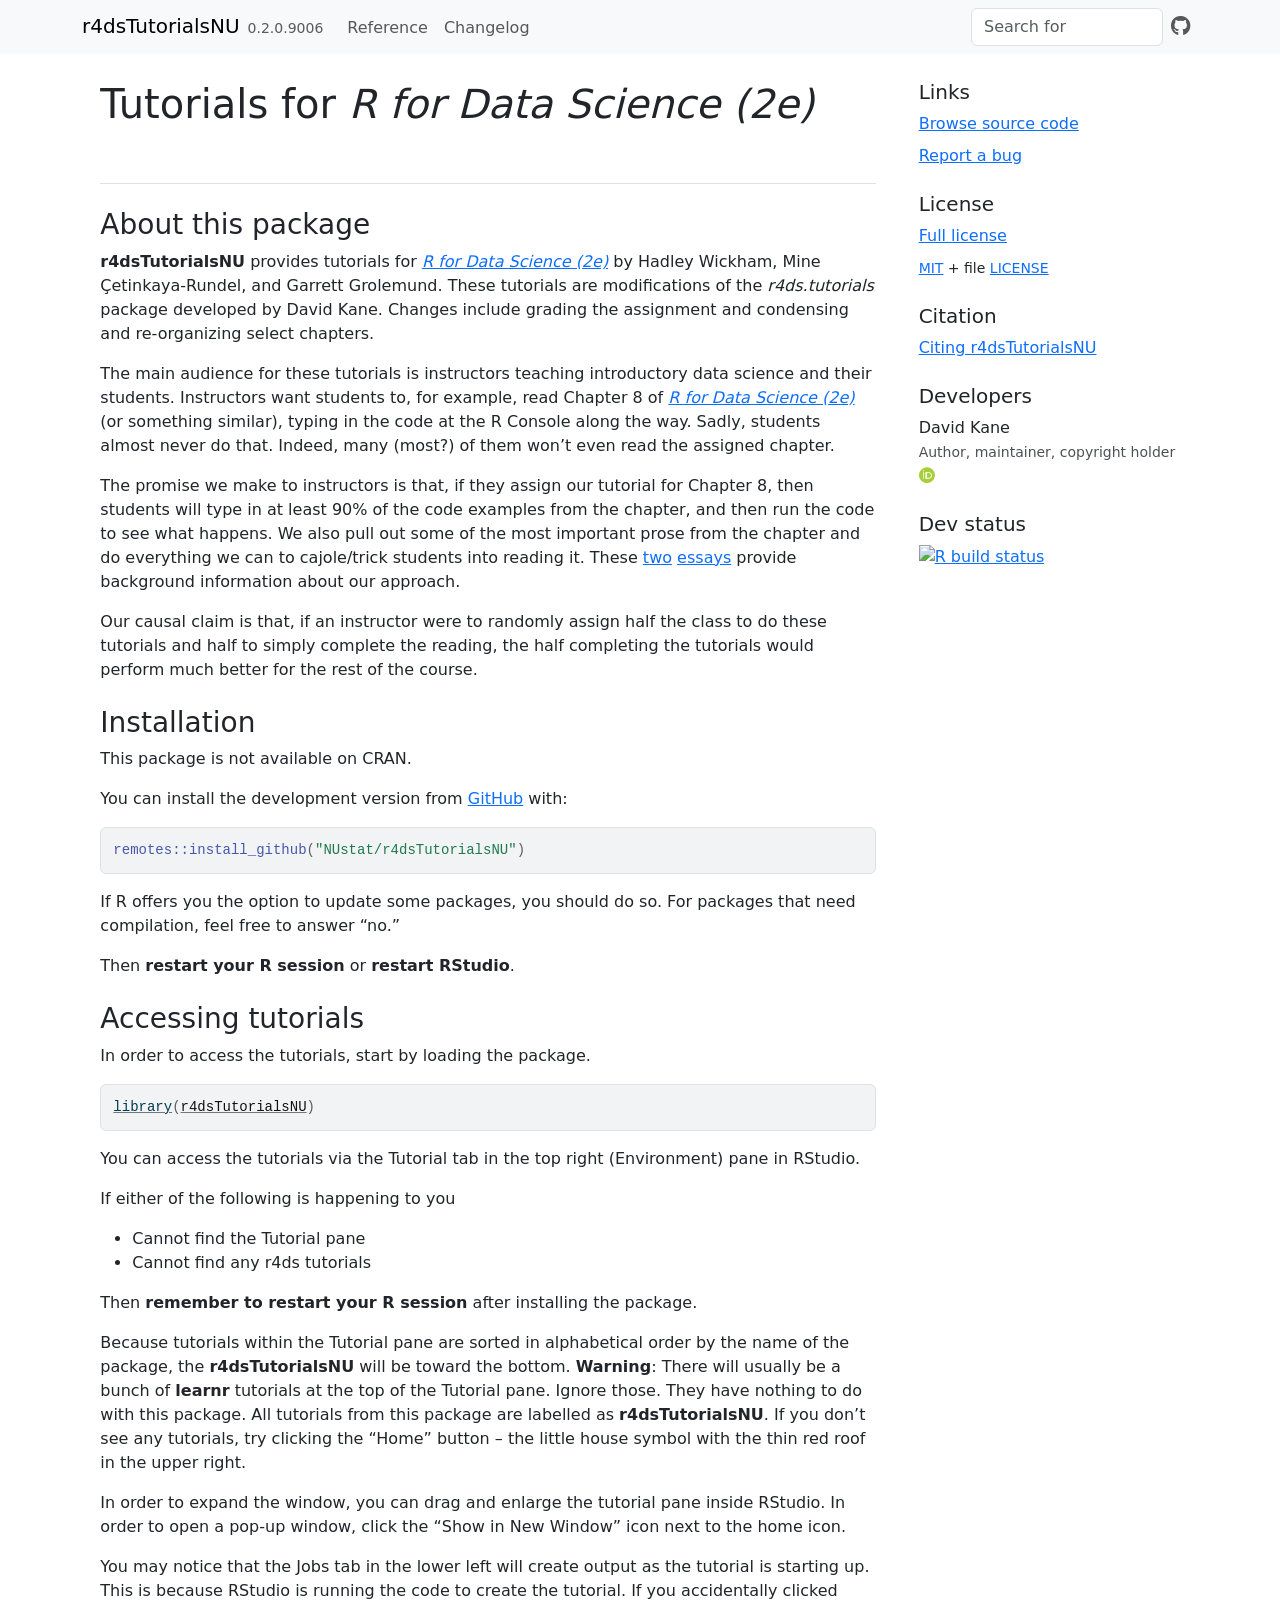
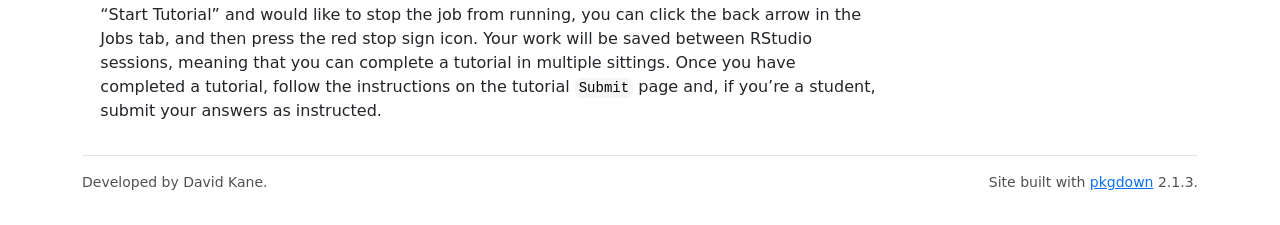
==== commit 16b2c75c: "Deploying to gh-pages from @ NUstat/r4dsTutorialsNU@d6ea442b00417d4d94a6ca9a9619088ab2c8f928 🚀" ====
--- a/index.html
+++ b/index.html
@@ -8,8 +8,8 @@
 <title>Tutorials for "R for Data Science" • r4dsTutorialsNU</title>
 <script src="deps/jquery-3.6.0/jquery-3.6.0.min.js"></script><meta name="viewport" content="width=device-width, initial-scale=1, shrink-to-fit=no">
 <link href="deps/bootstrap-5.3.1/bootstrap.min.css" rel="stylesheet">
-<script src="deps/bootstrap-5.3.1/bootstrap.bundle.min.js"></script><link href="deps/font-awesome-6.4.2/css/all.min.css" rel="stylesheet">
-<link href="deps/font-awesome-6.4.2/css/v4-shims.min.css" rel="stylesheet">
+<script src="deps/bootstrap-5.3.1/bootstrap.bundle.min.js"></script><link href="deps/font-awesome-6.5.2/css/all.min.css" rel="stylesheet">
+<link href="deps/font-awesome-6.5.2/css/v4-shims.min.css" rel="stylesheet">
 <script src="deps/headroom-0.11.0/headroom.min.js"></script><script src="deps/headroom-0.11.0/jQuery.headroom.min.js"></script><script src="deps/bootstrap-toc-1.0.1/bootstrap-toc.min.js"></script><script src="deps/clipboard.js-2.0.11/clipboard.min.js"></script><script src="deps/search-1.0.0/autocomplete.jquery.min.js"></script><script src="deps/search-1.0.0/fuse.min.js"></script><script src="deps/search-1.0.0/mark.min.js"></script><!-- pkgdown --><script src="pkgdown.js"></script><meta property="og:title" content="Tutorials for " r for data science>
 <meta name="description" content='When assigned "R for Data Science" (Wickham, Çetinkaya-Rundel, and Grolemund (2023, ISBN: 1492097402)), students should read the book and type in all the associated R commands themselves. Sadly, that never happens. These tutorials allow students to demonstrate (and their instructors to be sure) that all work has been completed. See Kane (2023) &lt;https://ppbds.github.io/tutorial.helpers/articles/instructions.html&gt; from the tutorial.helpers package for a background discussion.'>
 <meta property="og:description" content='When assigned "R for Data Science" (Wickham, Çetinkaya-Rundel, and Grolemund (2023, ISBN: 1492097402)), students should read the book and type in all the associated R commands themselves. Sadly, that never happens. These tutorials allow students to demonstrate (and their instructors to be sure) that all work has been completed. See Kane (2023) &lt;https://ppbds.github.io/tutorial.helpers/articles/instructions.html&gt; from the tutorial.helpers package for a background discussion.'>
@@ -119,7 +119,7 @@
 <div class="developers">
 <h2 data-toc-skip>Developers</h2>
 <ul class="list-unstyled">
-<li>David Kane <br><small class="roles"> Author, maintainer, copyright holder </small> <a href="https://orcid.org/0000-0002-6660-3934" target="orcid.widget" aria-label="ORCID" class="external-link"><span class="fab fa-orcid orcid" aria-hidden="true"></span></a> </li>
+<li>David Kane <br><small class="roles"> Author, maintainer, copyright holder </small> <a href="https://orcid.org/0000-0002-6660-3934" target="orcid.widget" aria-label="ORCID" class="external-link"><span class="fab fa-orcid orcid" aria-hidden="true"></span></a>  </li>
 </ul>
 </div>
 
@@ -139,7 +139,7 @@
 </div>
 
 <div class="pkgdown-footer-right">
-  <p>Site built with <a href="https://pkgdown.r-lib.org/" class="external-link">pkgdown</a> 2.1.1.</p>
+  <p>Site built with <a href="https://pkgdown.r-lib.org/" class="external-link">pkgdown</a> 2.1.3.</p>
 </div>
 
     </footer>
--- a/deps/font-awesome-6.5.2/css/v4-shims.min.css
+++ b/deps/font-awesome-6.5.2/css/v4-shims.min.css
@@ -0,0 +1,6 @@
+/*!
+ * Font Awesome Free 6.5.2 by @fontawesome - https://fontawesome.com
+ * License - https://fontawesome.com/license/free (Icons: CC BY 4.0, Fonts: SIL OFL 1.1, Code: MIT License)
+ * Copyright 2024 Fonticons, Inc.
+ */
+.fa.fa-glass:before{content:"\f000"}.fa.fa-envelope-o{font-family:"Font Awesome 6 Free";font-weight:400}.fa.fa-envelope-o:before{content:"\f0e0"}.fa.fa-star-o{font-family:"Font Awesome 6 Free";font-weight:400}.fa.fa-star-o:before{content:"\f005"}.fa.fa-close:before,.fa.fa-remove:before{content:"\f00d"}.fa.fa-gear:before{content:"\f013"}.fa.fa-trash-o{font-family:"Font Awesome 6 Free";font-weight:400}.fa.fa-trash-o:before{content:"\f2ed"}.fa.fa-home:before{content:"\f015"}.fa.fa-file-o{font-family:"Font Awesome 6 Free";font-weight:400}.fa.fa-file-o:before{content:"\f15b"}.fa.fa-clock-o{font-family:"Font Awesome 6 Free";font-weight:400}.fa.fa-clock-o:before{content:"\f017"}.fa.fa-arrow-circle-o-down{font-family:"Font Awesome 6 Free";font-weight:400}.fa.fa-arrow-circle-o-down:before{content:"\f358"}.fa.fa-arrow-circle-o-up{font-family:"Font Awesome 6 Free";font-weight:400}.fa.fa-arrow-circle-o-up:before{content:"\f35b"}.fa.fa-play-circle-o{font-family:"Font Awesome 6 Free";font-weight:400}.fa.fa-play-circle-o:before{content:"\f144"}.fa.fa-repeat:before,.fa.fa-rotate-right:before{content:"\f01e"}.fa.fa-refresh:before{content:"\f021"}.fa.fa-list-alt{font-family:"Font Awesome 6 Free";font-weight:400}.fa.fa-list-alt:before{content:"\f022"}.fa.fa-dedent:before{content:"\f03b"}.fa.fa-video-camera:before{content:"\f03d"}.fa.fa-picture-o{font-family:"Font Awesome 6 Free";font-weight:400}.fa.fa-picture-o:before{content:"\f03e"}.fa.fa-photo{font-family:"Font Awesome 6 Free";font-weight:400}.fa.fa-photo:before{content:"\f03e"}.fa.fa-image{font-family:"Font Awesome 6 Free";font-weight:400}.fa.fa-image:before{content:"\f03e"}.fa.fa-map-marker:before{content:"\f3c5"}.fa.fa-pencil-square-o{font-family:"Font Awesome 6 Free";font-weight:400}.fa.fa-pencil-square-o:before{content:"\f044"}.fa.fa-edit{font-family:"Font Awesome 6 Free";font-weight:400}.fa.fa-edit:before{content:"\f044"}.fa.fa-share-square-o:before{content:"\f14d"}.fa.fa-check-square-o{font-family:"Font Awesome 6 Free";font-weight:400}.fa.fa-check-square-o:before{content:"\f14a"}.fa.fa-arrows:before{content:"\f0b2"}.fa.fa-times-circle-o{font-family:"Font Awesome 6 Free";font-weight:400}.fa.fa-times-circle-o:before{content:"\f057"}.fa.fa-check-circle-o{font-family:"Font Awesome 6 Free";font-weight:400}.fa.fa-check-circle-o:before{content:"\f058"}.fa.fa-mail-forward:before{content:"\f064"}.fa.fa-expand:before{content:"\f424"}.fa.fa-compress:before{content:"\f422"}.fa.fa-eye,.fa.fa-eye-slash{font-family:"Font Awesome 6 Free";font-weight:400}.fa.fa-warning:before{content:"\f071"}.fa.fa-calendar:before{content:"\f073"}.fa.fa-arrows-v:before{content:"\f338"}.fa.fa-arrows-h:before{content:"\f337"}.fa.fa-bar-chart-o:before,.fa.fa-bar-chart:before{content:"\e0e3"}.fa.fa-twitter-square{font-family:"Font Awesome 6 Brands";font-weight:400}.fa.fa-twitter-square:before{content:"\f081"}.fa.fa-facebook-square{font-family:"Font Awesome 6 Brands";font-weight:400}.fa.fa-facebook-square:before{content:"\f082"}.fa.fa-gears:before{content:"\f085"}.fa.fa-thumbs-o-up{font-family:"Font Awesome 6 Free";font-weight:400}.fa.fa-thumbs-o-up:before{content:"\f164"}.fa.fa-thumbs-o-down{font-family:"Font Awesome 6 Free";font-weight:400}.fa.fa-thumbs-o-down:before{content:"\f165"}.fa.fa-heart-o{font-family:"Font Awesome 6 Free";font-weight:400}.fa.fa-heart-o:before{content:"\f004"}.fa.fa-sign-out:before{content:"\f2f5"}.fa.fa-linkedin-square{font-family:"Font Awesome 6 Brands";font-weight:400}.fa.fa-linkedin-square:before{content:"\f08c"}.fa.fa-thumb-tack:before{content:"\f08d"}.fa.fa-external-link:before{content:"\f35d"}.fa.fa-sign-in:before{content:"\f2f6"}.fa.fa-github-square{font-family:"Font Awesome 6 Brands";font-weight:400}.fa.fa-github-square:before{content:"\f092"}.fa.fa-lemon-o{font-family:"Font Awesome 6 Free";font-weight:400}.fa.fa-lemon-o:before{content:"\f094"}.fa.fa-square-o{font-family:"Font Awesome 6 Free";font-weight:400}.fa.fa-square-o:before{content:"\f0c8"}.fa.fa-bookmark-o{font-family:"Font Awesome 6 Free";font-weight:400}.fa.fa-bookmark-o:before{content:"\f02e"}.fa.fa-facebook,.fa.fa-twitter{font-family:"Font Awesome 6 Brands";font-weight:400}.fa.fa-facebook:before{content:"\f39e"}.fa.fa-facebook-f{font-family:"Font Awesome 6 Brands";font-weight:400}.fa.fa-facebook-f:before{content:"\f39e"}.fa.fa-github{font-family:"Font Awesome 6 Brands";font-weight:400}.fa.fa-credit-card{font-family:"Font Awesome 6 Free";font-weight:400}.fa.fa-feed:before{content:"\f09e"}.fa.fa-hdd-o{font-family:"Font Awesome 6 Free";font-weight:400}.fa.fa-hdd-o:before{content:"\f0a0"}.fa.fa-hand-o-right{font-family:"Font Awesome 6 Free";font-weight:400}.fa.fa-hand-o-right:before{content:"\f0a4"}.fa.fa-hand-o-left{font-family:"Font Awesome 6 Free";font-weight:400}.fa.fa-hand-o-left:before{content:"\f0a5"}.fa.fa-hand-o-up{font-family:"Font Awesome 6 Free";font-weight:400}.fa.fa-hand-o-up:before{content:"\f0a6"}.fa.fa-hand-o-down{font-family:"Font Awesome 6 Free";font-weight:400}.fa.fa-hand-o-down:before{content:"\f0a7"}.fa.fa-globe:before{content:"\f57d"}.fa.fa-tasks:before{content:"\f828"}.fa.fa-arrows-alt:before{content:"\f31e"}.fa.fa-group:before{content:"\f0c0"}.fa.fa-chain:before{content:"\f0c1"}.fa.fa-cut:before{content:"\f0c4"}.fa.fa-files-o{font-family:"Font Awesome 6 Free";font-weight:400}.fa.fa-files-o:before{content:"\f0c5"}.fa.fa-floppy-o{font-family:"Font Awesome 6 Free";font-weight:400}.fa.fa-floppy-o:before{content:"\f0c7"}.fa.fa-save{font-family:"Font Awesome 6 Free";font-weight:400}.fa.fa-save:before{content:"\f0c7"}.fa.fa-navicon:before,.fa.fa-reorder:before{content:"\f0c9"}.fa.fa-magic:before{content:"\e2ca"}.fa.fa-pinterest,.fa.fa-pinterest-square{font-family:"Font Awesome 6 Brands";font-weight:400}.fa.fa-pinterest-square:before{content:"\f0d3"}.fa.fa-google-plus-square{font-family:"Font Awesome 6 Brands";font-weight:400}.fa.fa-google-plus-square:before{content:"\f0d4"}.fa.fa-google-plus{font-family:"Font Awesome 6 Brands";font-weight:400}.fa.fa-google-plus:before{content:"\f0d5"}.fa.fa-money:before{content:"\f3d1"}.fa.fa-unsorted:before{content:"\f0dc"}.fa.fa-sort-desc:before{content:"\f0dd"}.fa.fa-sort-asc:before{content:"\f0de"}.fa.fa-linkedin{font-family:"Font Awesome 6 Brands";font-weight:400}.fa.fa-linkedin:before{content:"\f0e1"}.fa.fa-rotate-left:before{content:"\f0e2"}.fa.fa-legal:before{content:"\f0e3"}.fa.fa-dashboard:before,.fa.fa-tachometer:before{content:"\f625"}.fa.fa-comment-o{font-family:"Font Awesome 6 Free";font-weight:400}.fa.fa-comment-o:before{content:"\f075"}.fa.fa-comments-o{font-family:"Font Awesome 6 Free";font-weight:400}.fa.fa-comments-o:before{content:"\f086"}.fa.fa-flash:before{content:"\f0e7"}.fa.fa-clipboard:before{content:"\f0ea"}.fa.fa-lightbulb-o{font-family:"Font Awesome 6 Free";font-weight:400}.fa.fa-lightbulb-o:before{content:"\f0eb"}.fa.fa-exchange:before{content:"\f362"}.fa.fa-cloud-download:before{content:"\f0ed"}.fa.fa-cloud-upload:before{content:"\f0ee"}.fa.fa-bell-o{font-family:"Font Awesome 6 Free";font-weight:400}.fa.fa-bell-o:before{content:"\f0f3"}.fa.fa-cutlery:before{content:"\f2e7"}.fa.fa-file-text-o{font-family:"Font Awesome 6 Free";font-weight:400}.fa.fa-file-text-o:before{content:"\f15c"}.fa.fa-building-o{font-family:"Font Awesome 6 Free";font-weight:400}.fa.fa-building-o:before{content:"\f1ad"}.fa.fa-hospital-o{font-family:"Font Awesome 6 Free";font-weight:400}.fa.fa-hospital-o:before{content:"\f0f8"}.fa.fa-tablet:before{content:"\f3fa"}.fa.fa-mobile-phone:before,.fa.fa-mobile:before{content:"\f3cd"}.fa.fa-circle-o{font-family:"Font Awesome 6 Free";font-weight:400}.fa.fa-circle-o:before{content:"\f111"}.fa.fa-mail-reply:before{content:"\f3e5"}.fa.fa-github-alt{font-family:"Font Awesome 6 Brands";font-weight:400}.fa.fa-folder-o{font-family:"Font Awesome 6 Free";font-weight:400}.fa.fa-folder-o:before{content:"\f07b"}.fa.fa-folder-open-o{font-family:"Font Awesome 6 Free";font-weight:400}.fa.fa-folder-open-o:before{content:"\f07c"}.fa.fa-smile-o{font-family:"Font Awesome 6 Free";font-weight:400}.fa.fa-smile-o:before{content:"\f118"}.fa.fa-frown-o{font-family:"Font Awesome 6 Free";font-weight:400}.fa.fa-frown-o:before{content:"\f119"}.fa.fa-meh-o{font-family:"Font Awesome 6 Free";font-weight:400}.fa.fa-meh-o:before{content:"\f11a"}.fa.fa-keyboard-o{font-family:"Font Awesome 6 Free";font-weight:400}.fa.fa-keyboard-o:before{content:"\f11c"}.fa.fa-flag-o{font-family:"Font Awesome 6 Free";font-weight:400}.fa.fa-flag-o:before{content:"\f024"}.fa.fa-mail-reply-all:before{content:"\f122"}.fa.fa-star-half-o{font-family:"Font Awesome 6 Free";font-weight:400}.fa.fa-star-half-o:before{content:"\f5c0"}.fa.fa-star-half-empty{font-family:"Font Awesome 6 Free";font-weight:400}.fa.fa-star-half-empty:before{content:"\f5c0"}.fa.fa-star-half-full{font-family:"Font Awesome 6 Free";font-weight:400}.fa.fa-star-half-full:before{content:"\f5c0"}.fa.fa-code-fork:before{content:"\f126"}.fa.fa-chain-broken:before,.fa.fa-unlink:before{content:"\f127"}.fa.fa-calendar-o{font-family:"Font Awesome 6 Free";font-weight:400}.fa.fa-calendar-o:before{content:"\f133"}.fa.fa-css3,.fa.fa-html5,.fa.fa-maxcdn{font-family:"Font Awesome 6 Brands";font-weight:400}.fa.fa-unlock-alt:before{content:"\f09c"}.fa.fa-minus-square-o{font-family:"Font Awesome 6 Free";font-weight:400}.fa.fa-minus-square-o:before{content:"\f146"}.fa.fa-level-up:before{content:"\f3bf"}.fa.fa-level-down:before{content:"\f3be"}.fa.fa-pencil-square:before{content:"\f14b"}.fa.fa-external-link-square:before{content:"\f360"}.fa.fa-compass{font-family:"Font Awesome 6 Free";font-weight:400}.fa.fa-caret-square-o-down{font-family:"Font Awesome 6 Free";font-weight:400}.fa.fa-caret-square-o-down:before{content:"\f150"}.fa.fa-toggle-down{font-family:"Font Awesome 6 Free";font-weight:400}.fa.fa-toggle-down:before{content:"\f150"}.fa.fa-caret-square-o-up{font-family:"Font Awesome 6 Free";font-weight:400}.fa.fa-caret-square-o-up:before{content:"\f151"}.fa.fa-toggle-up{font-family:"Font Awesome 6 Free";font-weight:400}.fa.fa-toggle-up:before{content:"\f151"}.fa.fa-caret-square-o-right{font-family:"Font Awesome 6 Free";font-weight:400}.fa.fa-caret-square-o-right:before{content:"\f152"}.fa.fa-toggle-right{font-family:"Font Awesome 6 Free";font-weight:400}.fa.fa-toggle-right:before{content:"\f152"}.fa.fa-eur:before,.fa.fa-euro:before{content:"\f153"}.fa.fa-gbp:before{content:"\f154"}.fa.fa-dollar:before,.fa.fa-usd:before{content:"\24"}.fa.fa-inr:before,.fa.fa-rupee:before{content:"\e1bc"}.fa.fa-cny:before,.fa.fa-jpy:before,.fa.fa-rmb:before,.fa.fa-yen:before{content:"\f157"}.fa.fa-rouble:before,.fa.fa-rub:before,.fa.fa-ruble:before{content:"\f158"}.fa.fa-krw:before,.fa.fa-won:before{content:"\f159"}.fa.fa-bitcoin,.fa.fa-btc{font-family:"Font Awesome 6 Brands";font-weight:400}.fa.fa-bitcoin:before{content:"\f15a"}.fa.fa-file-text:before{content:"\f15c"}.fa.fa-sort-alpha-asc:before{content:"\f15d"}.fa.fa-sort-alpha-desc:before{content:"\f881"}.fa.fa-sort-amount-asc:before{content:"\f884"}.fa.fa-sort-amount-desc:before{content:"\f160"}.fa.fa-sort-numeric-asc:before{content:"\f162"}.fa.fa-sort-numeric-desc:before{content:"\f886"}.fa.fa-youtube-square{font-family:"Font Awesome 6 Brands";font-weight:400}.fa.fa-youtube-square:before{content:"\f431"}.fa.fa-xing,.fa.fa-xing-square,.fa.fa-youtube{font-family:"Font Awesome 6 Brands";font-weight:400}.fa.fa-xing-square:before{content:"\f169"}.fa.fa-youtube-play{font-family:"Font Awesome 6 Brands";font-weight:400}.fa.fa-youtube-play:before{content:"\f167"}.fa.fa-adn,.fa.fa-bitbucket,.fa.fa-bitbucket-square,.fa.fa-dropbox,.fa.fa-flickr,.fa.fa-instagram,.fa.fa-stack-overflow{font-family:"Font Awesome 6 Brands";font-weight:400}.fa.fa-bitbucket-square:before{content:"\f171"}.fa.fa-tumblr,.fa.fa-tumblr-square{font-family:"Font Awesome 6 Brands";font-weight:400}.fa.fa-tumblr-square:before{content:"\f174"}.fa.fa-long-arrow-down:before{content:"\f309"}.fa.fa-long-arrow-up:before{content:"\f30c"}.fa.fa-long-arrow-left:before{content:"\f30a"}.fa.fa-long-arrow-right:before{content:"\f30b"}.fa.fa-android,.fa.fa-apple,.fa.fa-dribbble,.fa.fa-foursquare,.fa.fa-gittip,.fa.fa-gratipay,.fa.fa-linux,.fa.fa-skype,.fa.fa-trello,.fa.fa-windows{font-family:"Font Awesome 6 Brands";font-weight:400}.fa.fa-gittip:before{content:"\f184"}.fa.fa-sun-o{font-family:"Font Awesome 6 Free";font-weight:400}.fa.fa-sun-o:before{content:"\f185"}.fa.fa-moon-o{font-family:"Font Awesome 6 Free";font-weight:400}.fa.fa-moon-o:before{content:"\f186"}.fa.fa-pagelines,.fa.fa-renren,.fa.fa-stack-exchange,.fa.fa-vk,.fa.fa-weibo{font-family:"Font Awesome 6 Brands";font-weight:400}.fa.fa-arrow-circle-o-right{font-family:"Font Awesome 6 Free";font-weight:400}.fa.fa-arrow-circle-o-right:before{content:"\f35a"}.fa.fa-arrow-circle-o-left{font-family:"Font Awesome 6 Free";font-weight:400}.fa.fa-arrow-circle-o-left:before{content:"\f359"}.fa.fa-caret-square-o-left{font-family:"Font Awesome 6 Free";font-weight:400}.fa.fa-caret-square-o-left:before{content:"\f191"}.fa.fa-toggle-left{font-family:"Font Awesome 6 Free";font-weight:400}.fa.fa-toggle-left:before{content:"\f191"}.fa.fa-dot-circle-o{font-family:"Font Awesome 6 Free";font-weight:400}.fa.fa-dot-circle-o:before{content:"\f192"}.fa.fa-vimeo-square{font-family:"Font Awesome 6 Brands";font-weight:400}.fa.fa-vimeo-square:before{content:"\f194"}.fa.fa-try:before,.fa.fa-turkish-lira:before{content:"\e2bb"}.fa.fa-plus-square-o{font-family:"Font Awesome 6 Free";font-weight:400}.fa.fa-plus-square-o:before{content:"\f0fe"}.fa.fa-openid,.fa.fa-slack,.fa.fa-wordpress{font-family:"Font Awesome 6 Brands";font-weight:400}.fa.fa-bank:before,.fa.fa-institution:before{content:"\f19c"}.fa.fa-mortar-board:before{content:"\f19d"}.fa.fa-google,.fa.fa-reddit,.fa.fa-reddit-square,.fa.fa-yahoo{font-family:"Font Awesome 6 Brands";font-weight:400}.fa.fa-reddit-square:before{content:"\f1a2"}.fa.fa-behance,.fa.fa-behance-square,.fa.fa-delicious,.fa.fa-digg,.fa.fa-drupal,.fa.fa-joomla,.fa.fa-pied-piper-alt,.fa.fa-pied-piper-pp,.fa.fa-stumbleupon,.fa.fa-stumbleupon-circle{font-family:"Font Awesome 6 Brands";font-weight:400}.fa.fa-behance-square:before{content:"\f1b5"}.fa.fa-steam,.fa.fa-steam-square{font-family:"Font Awesome 6 Brands";font-weight:400}.fa.fa-steam-square:before{content:"\f1b7"}.fa.fa-automobile:before{content:"\f1b9"}.fa.fa-cab:before{content:"\f1ba"}.fa.fa-deviantart,.fa.fa-soundcloud,.fa.fa-spotify{font-family:"Font Awesome 6 Brands";font-weight:400}.fa.fa-file-pdf-o{font-family:"Font Awesome 6 Free";font-weight:400}.fa.fa-file-pdf-o:before{content:"\f1c1"}.fa.fa-file-word-o{font-family:"Font Awesome 6 Free";font-weight:400}.fa.fa-file-word-o:before{content:"\f1c2"}.fa.fa-file-excel-o{font-family:"Font Awesome 6 Free";font-weight:400}.fa.fa-file-excel-o:before{content:"\f1c3"}.fa.fa-file-powerpoint-o{font-family:"Font Awesome 6 Free";font-weight:400}.fa.fa-file-powerpoint-o:before{content:"\f1c4"}.fa.fa-file-image-o{font-family:"Font Awesome 6 Free";font-weight:400}.fa.fa-file-image-o:before{content:"\f1c5"}.fa.fa-file-photo-o{font-family:"Font Awesome 6 Free";font-weight:400}.fa.fa-file-photo-o:before{content:"\f1c5"}.fa.fa-file-picture-o{font-family:"Font Awesome 6 Free";font-weight:400}.fa.fa-file-picture-o:before{content:"\f1c5"}.fa.fa-file-archive-o{font-family:"Font Awesome 6 Free";font-weight:400}.fa.fa-file-archive-o:before{content:"\f1c6"}.fa.fa-file-zip-o{font-family:"Font Awesome 6 Free";font-weight:400}.fa.fa-file-zip-o:before{content:"\f1c6"}.fa.fa-file-audio-o{font-family:"Font Awesome 6 Free";font-weight:400}.fa.fa-file-audio-o:before{content:"\f1c7"}.fa.fa-file-sound-o{font-family:"Font Awesome 6 Free";font-weight:400}.fa.fa-file-sound-o:before{content:"\f1c7"}.fa.fa-file-video-o{font-family:"Font Awesome 6 Free";font-weight:400}.fa.fa-file-video-o:before{content:"\f1c8"}.fa.fa-file-movie-o{font-family:"Font Awesome 6 Free";font-weight:400}.fa.fa-file-movie-o:before{content:"\f1c8"}.fa.fa-file-code-o{font-family:"Font Awesome 6 Free";font-weight:400}.fa.fa-file-code-o:before{content:"\f1c9"}.fa.fa-codepen,.fa.fa-jsfiddle,.fa.fa-vine{font-family:"Font Awesome 6 Brands";font-weight:400}.fa.fa-life-bouy:before,.fa.fa-life-buoy:before,.fa.fa-life-saver:before,.fa.fa-support:before{content:"\f1cd"}.fa.fa-circle-o-notch:before{content:"\f1ce"}.fa.fa-ra,.fa.fa-rebel{font-family:"Font Awesome 6 Brands";font-weight:400}.fa.fa-ra:before{content:"\f1d0"}.fa.fa-resistance{font-family:"Font Awesome 6 Brands";font-weight:400}.fa.fa-resistance:before{content:"\f1d0"}.fa.fa-empire,.fa.fa-ge{font-family:"Font Awesome 6 Brands";font-weight:400}.fa.fa-ge:before{content:"\f1d1"}.fa.fa-git-square{font-family:"Font Awesome 6 Brands";font-weight:400}.fa.fa-git-square:before{content:"\f1d2"}.fa.fa-git,.fa.fa-hacker-news,.fa.fa-y-combinator-square{font-family:"Font Awesome 6 Brands";font-weight:400}.fa.fa-y-combinator-square:before{content:"\f1d4"}.fa.fa-yc-square{font-family:"Font Awesome 6 Brands";font-weight:400}.fa.fa-yc-square:before{content:"\f1d4"}.fa.fa-qq,.fa.fa-tencent-weibo,.fa.fa-wechat,.fa.fa-weixin{font-family:"Font Awesome 6 Brands";font-weight:400}.fa.fa-wechat:before{content:"\f1d7"}.fa.fa-send:before{content:"\f1d8"}.fa.fa-paper-plane-o{font-family:"Font Awesome 6 Free";font-weight:400}.fa.fa-paper-plane-o:before{content:"\f1d8"}.fa.fa-send-o{font-family:"Font Awesome 6 Free";font-weight:400}.fa.fa-send-o:before{content:"\f1d8"}.fa.fa-circle-thin{font-family:"Font Awesome 6 Free";font-weight:400}.fa.fa-circle-thin:before{content:"\f111"}.fa.fa-header:before{content:"\f1dc"}.fa.fa-futbol-o{font-family:"Font Awesome 6 Free";font-weight:400}.fa.fa-futbol-o:before{content:"\f1e3"}.fa.fa-soccer-ball-o{font-family:"Font Awesome 6 Free";font-weight:400}.fa.fa-soccer-ball-o:before{content:"\f1e3"}.fa.fa-slideshare,.fa.fa-twitch,.fa.fa-yelp{font-family:"Font Awesome 6 Brands";font-weight:400}.fa.fa-newspaper-o{font-family:"Font Awesome 6 Free";font-weight:400}.fa.fa-newspaper-o:before{content:"\f1ea"}.fa.fa-cc-amex,.fa.fa-cc-discover,.fa.fa-cc-mastercard,.fa.fa-cc-paypal,.fa.fa-cc-stripe,.fa.fa-cc-visa,.fa.fa-google-wallet,.fa.fa-paypal{font-family:"Font Awesome 6 Brands";font-weight:400}.fa.fa-bell-slash-o{font-family:"Font Awesome 6 Free";font-weight:400}.fa.fa-bell-slash-o:before{content:"\f1f6"}.fa.fa-trash:before{content:"\f2ed"}.fa.fa-copyright{font-family:"Font Awesome 6 Free";font-weight:400}.fa.fa-eyedropper:before{content:"\f1fb"}.fa.fa-area-chart:before{content:"\f1fe"}.fa.fa-pie-chart:before{content:"\f200"}.fa.fa-line-chart:before{content:"\f201"}.fa.fa-lastfm,.fa.fa-lastfm-square{font-family:"Font Awesome 6 Brands";font-weight:400}.fa.fa-lastfm-square:before{content:"\f203"}.fa.fa-angellist,.fa.fa-ioxhost{font-family:"Font Awesome 6 Brands";font-weight:400}.fa.fa-cc{font-family:"Font Awesome 6 Free";font-weight:400}.fa.fa-cc:before{content:"\f20a"}.fa.fa-ils:before,.fa.fa-shekel:before,.fa.fa-sheqel:before{content:"\f20b"}.fa.fa-buysellads,.fa.fa-connectdevelop,.fa.fa-dashcube,.fa.fa-forumbee,.fa.fa-leanpub,.fa.fa-sellsy,.fa.fa-shirtsinbulk,.fa.fa-simplybuilt,.fa.fa-skyatlas{font-family:"Font Awesome 6 Brands";font-weight:400}.fa.fa-diamond{font-family:"Font Awesome 6 Free";font-weight:400}.fa.fa-diamond:before{content:"\f3a5"}.fa.fa-intersex:before,.fa.fa-transgender:before{content:"\f224"}.fa.fa-transgender-alt:before{content:"\f225"}.fa.fa-facebook-official{font-family:"Font Awesome 6 Brands";font-weight:400}.fa.fa-facebook-official:before{content:"\f09a"}.fa.fa-pinterest-p,.fa.fa-whatsapp{font-family:"Font Awesome 6 Brands";font-weight:400}.fa.fa-hotel:before{content:"\f236"}.fa.fa-medium,.fa.fa-viacoin,.fa.fa-y-combinator,.fa.fa-yc{font-family:"Font Awesome 6 Brands";font-weight:400}.fa.fa-yc:before{content:"\f23b"}.fa.fa-expeditedssl,.fa.fa-opencart,.fa.fa-optin-monster{font-family:"Font Awesome 6 Brands";font-weight:400}.fa.fa-battery-4:before,.fa.fa-battery:before{content:"\f240"}.fa.fa-battery-3:before{content:"\f241"}.fa.fa-battery-2:before{content:"\f242"}.fa.fa-battery-1:before{content:"\f243"}.fa.fa-battery-0:before{content:"\f244"}.fa.fa-object-group,.fa.fa-object-ungroup,.fa.fa-sticky-note-o{font-family:"Font Awesome 6 Free";font-weight:400}.fa.fa-sticky-note-o:before{content:"\f249"}.fa.fa-cc-diners-club,.fa.fa-cc-jcb{font-family:"Font Awesome 6 Brands";font-weight:400}.fa.fa-clone{font-family:"Font Awesome 6 Free";font-weight:400}.fa.fa-hourglass-o:before{content:"\f254"}.fa.fa-hourglass-1:before{content:"\f251"}.fa.fa-hourglass-2:before{content:"\f252"}.fa.fa-hourglass-3:before{content:"\f253"}.fa.fa-hand-rock-o{font-family:"Font Awesome 6 Free";font-weight:400}.fa.fa-hand-rock-o:before{content:"\f255"}.fa.fa-hand-grab-o{font-family:"Font Awesome 6 Free";font-weight:400}.fa.fa-hand-grab-o:before{content:"\f255"}.fa.fa-hand-paper-o{font-family:"Font Awesome 6 Free";font-weight:400}.fa.fa-hand-paper-o:before{content:"\f256"}.fa.fa-hand-stop-o{font-family:"Font Awesome 6 Free";font-weight:400}.fa.fa-hand-stop-o:before{content:"\f256"}.fa.fa-hand-scissors-o{font-family:"Font Awesome 6 Free";font-weight:400}.fa.fa-hand-scissors-o:before{content:"\f257"}.fa.fa-hand-lizard-o{font-family:"Font Awesome 6 Free";font-weight:400}.fa.fa-hand-lizard-o:before{content:"\f258"}.fa.fa-hand-spock-o{font-family:"Font Awesome 6 Free";font-weight:400}.fa.fa-hand-spock-o:before{content:"\f259"}.fa.fa-hand-pointer-o{font-family:"Font Awesome 6 Free";font-weight:400}.fa.fa-hand-pointer-o:before{content:"\f25a"}.fa.fa-hand-peace-o{font-family:"Font Awesome 6 Free";font-weight:400}.fa.fa-hand-peace-o:before{content:"\f25b"}.fa.fa-registered{font-family:"Font Awesome 6 Free";font-weight:400}.fa.fa-creative-commons,.fa.fa-gg,.fa.fa-gg-circle,.fa.fa-odnoklassniki,.fa.fa-odnoklassniki-square{font-family:"Font Awesome 6 Brands";font-weight:400}.fa.fa-odnoklassniki-square:before{content:"\f264"}.fa.fa-chrome,.fa.fa-firefox,.fa.fa-get-pocket,.fa.fa-internet-explorer,.fa.fa-opera,.fa.fa-safari,.fa.fa-wikipedia-w{font-family:"Font Awesome 6 Brands";font-weight:400}.fa.fa-television:before{content:"\f26c"}.fa.fa-500px,.fa.fa-amazon,.fa.fa-contao{font-family:"Font Awesome 6 Brands";font-weight:400}.fa.fa-calendar-plus-o{font-family:"Font Awesome 6 Free";font-weight:400}.fa.fa-calendar-plus-o:before{content:"\f271"}.fa.fa-calendar-minus-o{font-family:"Font Awesome 6 Free";font-weight:400}.fa.fa-calendar-minus-o:before{content:"\f272"}.fa.fa-calendar-times-o{font-family:"Font Awesome 6 Free";font-weight:400}.fa.fa-calendar-times-o:before{content:"\f273"}.fa.fa-calendar-check-o{font-family:"Font Awesome 6 Free";font-weight:400}.fa.fa-calendar-check-o:before{content:"\f274"}.fa.fa-map-o{font-family:"Font Awesome 6 Free";font-weight:400}.fa.fa-map-o:before{content:"\f279"}.fa.fa-commenting:before{content:"\f4ad"}.fa.fa-commenting-o{font-family:"Font Awesome 6 Free";font-weight:400}.fa.fa-commenting-o:before{content:"\f4ad"}.fa.fa-houzz,.fa.fa-vimeo{font-family:"Font Awesome 6 Brands";font-weight:400}.fa.fa-vimeo:before{content:"\f27d"}.fa.fa-black-tie,.fa.fa-edge,.fa.fa-fonticons,.fa.fa-reddit-alien{font-family:"Font Awesome 6 Brands";font-weight:400}.fa.fa-credit-card-alt:before{content:"\f09d"}.fa.fa-codiepie,.fa.fa-fort-awesome,.fa.fa-mixcloud,.fa.fa-modx,.fa.fa-product-hunt,.fa.fa-scribd,.fa.fa-usb{font-family:"Font Awesome 6 Brands";font-weight:400}.fa.fa-pause-circle-o{font-family:"Font Awesome 6 Free";font-weight:400}.fa.fa-pause-circle-o:before{content:"\f28b"}.fa.fa-stop-circle-o{font-family:"Font Awesome 6 Free";font-weight:400}.fa.fa-stop-circle-o:before{content:"\f28d"}.fa.fa-bluetooth,.fa.fa-bluetooth-b,.fa.fa-envira,.fa.fa-gitlab,.fa.fa-wheelchair-alt,.fa.fa-wpbeginner,.fa.fa-wpforms{font-family:"Font Awesome 6 Brands";font-weight:400}.fa.fa-wheelchair-alt:before{content:"\f368"}.fa.fa-question-circle-o{font-family:"Font Awesome 6 Free";font-weight:400}.fa.fa-question-circle-o:before{content:"\f059"}.fa.fa-volume-control-phone:before{content:"\f2a0"}.fa.fa-asl-interpreting:before{content:"\f2a3"}.fa.fa-deafness:before,.fa.fa-hard-of-hearing:before{content:"\f2a4"}.fa.fa-glide,.fa.fa-glide-g{font-family:"Font Awesome 6 Brands";font-weight:400}.fa.fa-signing:before{content:"\f2a7"}.fa.fa-viadeo,.fa.fa-viadeo-square{font-family:"Font Awesome 6 Brands";font-weight:400}.fa.fa-viadeo-square:before{content:"\f2aa"}.fa.fa-snapchat,.fa.fa-snapchat-ghost{font-family:"Font Awesome 6 Brands";font-weight:400}.fa.fa-snapchat-ghost:before{content:"\f2ab"}.fa.fa-snapchat-square{font-family:"Font Awesome 6 Brands";font-weight:400}.fa.fa-snapchat-square:before{content:"\f2ad"}.fa.fa-first-order,.fa.fa-google-plus-official,.fa.fa-pied-piper,.fa.fa-themeisle,.fa.fa-yoast{font-family:"Font Awesome 6 Brands";font-weight:400}.fa.fa-google-plus-official:before{content:"\f2b3"}.fa.fa-google-plus-circle{font-family:"Font Awesome 6 Brands";font-weight:400}.fa.fa-google-plus-circle:before{content:"\f2b3"}.fa.fa-fa,.fa.fa-font-awesome{font-family:"Font Awesome 6 Brands";font-weight:400}.fa.fa-fa:before{content:"\f2b4"}.fa.fa-handshake-o{font-family:"Font Awesome 6 Free";font-weight:400}.fa.fa-handshake-o:before{content:"\f2b5"}.fa.fa-envelope-open-o{font-family:"Font Awesome 6 Free";font-weight:400}.fa.fa-envelope-open-o:before{content:"\f2b6"}.fa.fa-linode{font-family:"Font Awesome 6 Brands";font-weight:400}.fa.fa-address-book-o{font-family:"Font Awesome 6 Free";font-weight:400}.fa.fa-address-book-o:before{content:"\f2b9"}.fa.fa-vcard:before{content:"\f2bb"}.fa.fa-address-card-o{font-family:"Font Awesome 6 Free";font-weight:400}.fa.fa-address-card-o:before{content:"\f2bb"}.fa.fa-vcard-o{font-family:"Font Awesome 6 Free";font-weight:400}.fa.fa-vcard-o:before{content:"\f2bb"}.fa.fa-user-circle-o{font-family:"Font Awesome 6 Free";font-weight:400}.fa.fa-user-circle-o:before{content:"\f2bd"}.fa.fa-user-o{font-family:"Font Awesome 6 Free";font-weight:400}.fa.fa-user-o:before{content:"\f007"}.fa.fa-id-badge{font-family:"Font Awesome 6 Free";font-weight:400}.fa.fa-drivers-license:before{content:"\f2c2"}.fa.fa-id-card-o{font-family:"Font Awesome 6 Free";font-weight:400}.fa.fa-id-card-o:before{content:"\f2c2"}.fa.fa-drivers-license-o{font-family:"Font Awesome 6 Free";font-weight:400}.fa.fa-drivers-license-o:before{content:"\f2c2"}.fa.fa-free-code-camp,.fa.fa-quora,.fa.fa-telegram{font-family:"Font Awesome 6 Brands";font-weight:400}.fa.fa-thermometer-4:before,.fa.fa-thermometer:before{content:"\f2c7"}.fa.fa-thermometer-3:before{content:"\f2c8"}.fa.fa-thermometer-2:before{content:"\f2c9"}.fa.fa-thermometer-1:before{content:"\f2ca"}.fa.fa-thermometer-0:before{content:"\f2cb"}.fa.fa-bathtub:before,.fa.fa-s15:before{content:"\f2cd"}.fa.fa-window-maximize,.fa.fa-window-restore{font-family:"Font Awesome 6 Free";font-weight:400}.fa.fa-times-rectangle:before{content:"\f410"}.fa.fa-window-close-o{font-family:"Font Awesome 6 Free";font-weight:400}.fa.fa-window-close-o:before{content:"\f410"}.fa.fa-times-rectangle-o{font-family:"Font Awesome 6 Free";font-weight:400}.fa.fa-times-rectangle-o:before{content:"\f410"}.fa.fa-bandcamp,.fa.fa-eercast,.fa.fa-etsy,.fa.fa-grav,.fa.fa-imdb,.fa.fa-ravelry{font-family:"Font Awesome 6 Brands";font-weight:400}.fa.fa-eercast:before{content:"\f2da"}.fa.fa-snowflake-o{font-family:"Font Awesome 6 Free";font-weight:400}.fa.fa-snowflake-o:before{content:"\f2dc"}.fa.fa-meetup,.fa.fa-superpowers,.fa.fa-wpexplorer{font-family:"Font Awesome 6 Brands";font-weight:400}
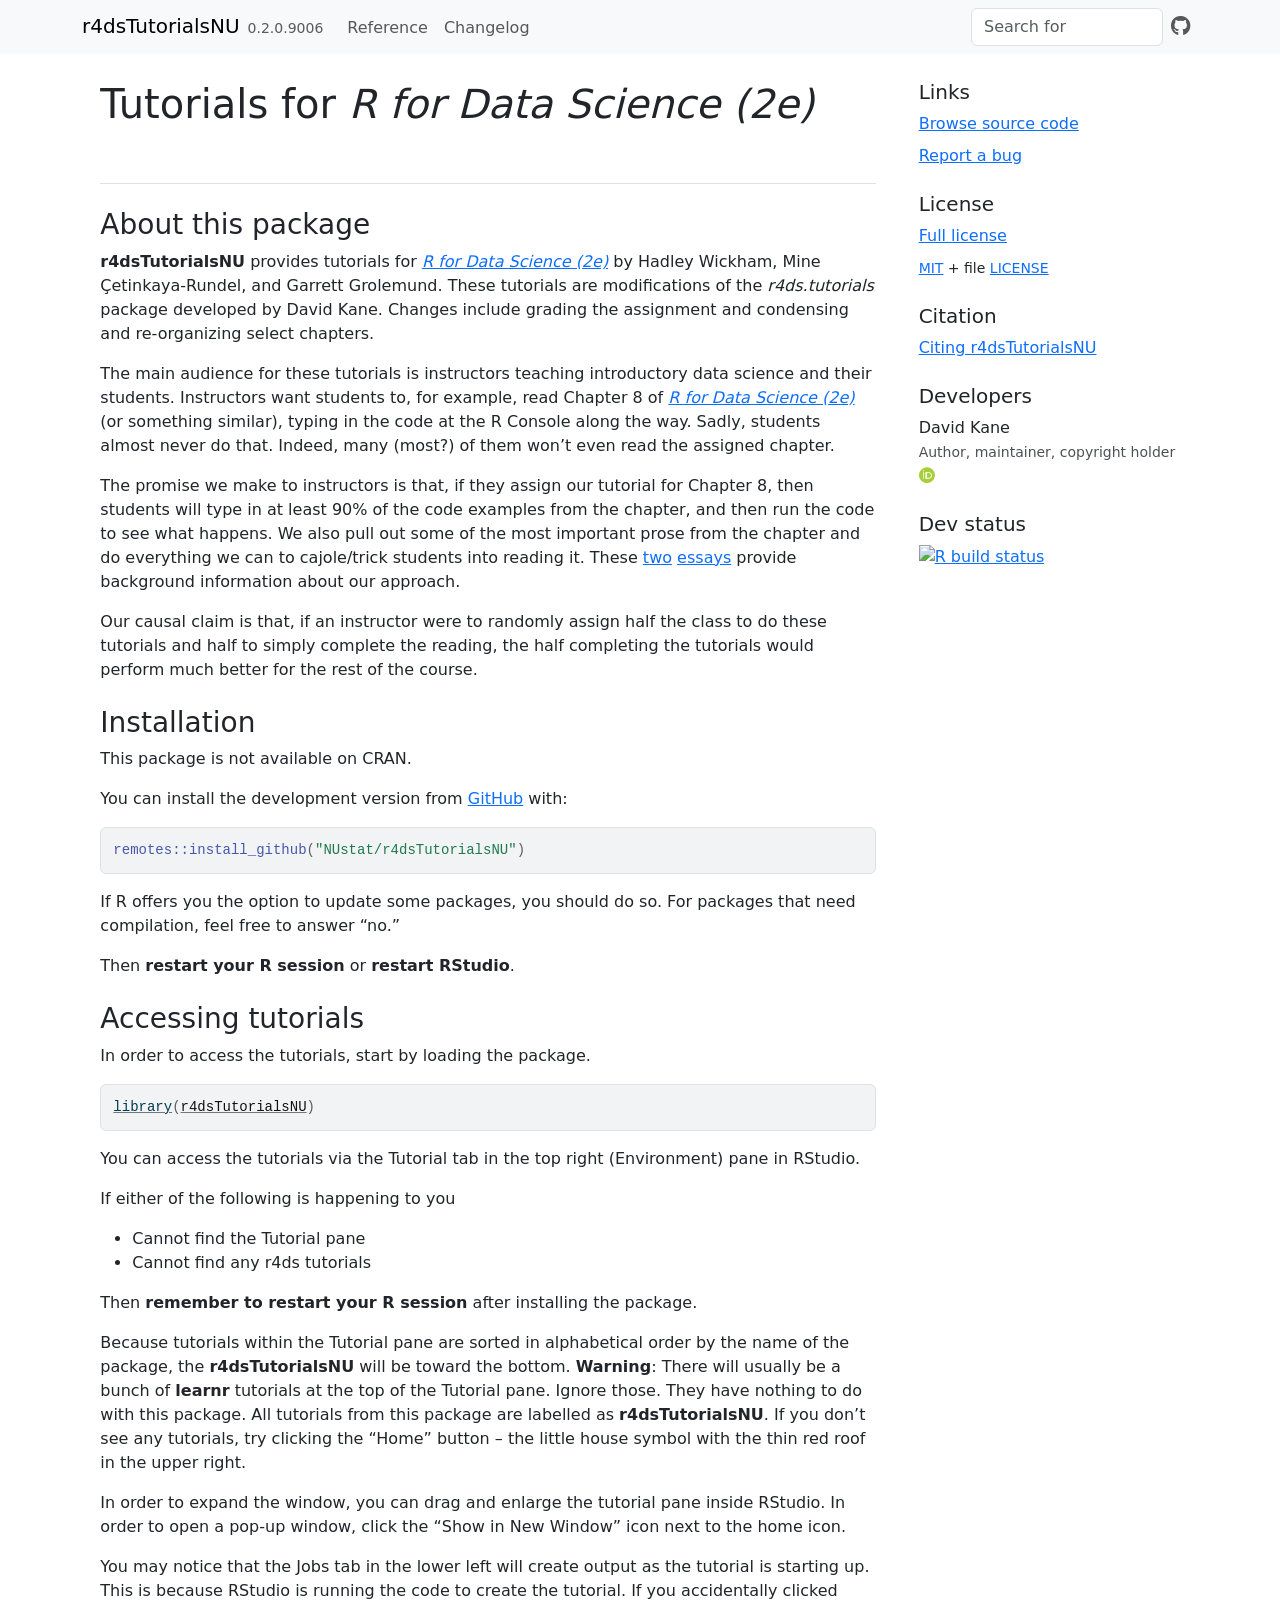
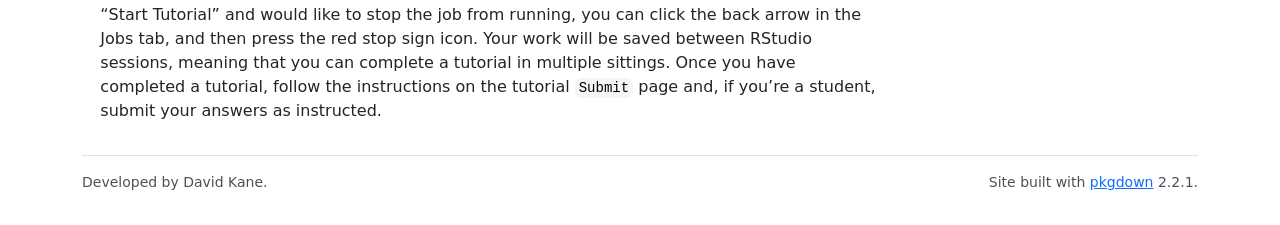
==== commit 355b5e49: "Deploying to gh-pages from @ NUstat/r4dsTutorialsNU@36a65efc2e71f5040c88298d00dda3581cbae907 🚀" ====
--- a/index.html
+++ b/index.html
@@ -7,8 +7,8 @@
 <meta name="viewport" content="width=device-width, initial-scale=1, shrink-to-fit=no">
 <title>Tutorials for "R for Data Science" • r4dsTutorialsNU</title>
 <script src="deps/jquery-3.6.0/jquery-3.6.0.min.js"></script><meta name="viewport" content="width=device-width, initial-scale=1, shrink-to-fit=no">
-<link href="deps/bootstrap-5.3.1/bootstrap.min.css" rel="stylesheet">
-<script src="deps/bootstrap-5.3.1/bootstrap.bundle.min.js"></script><link href="deps/font-awesome-6.5.2/css/all.min.css" rel="stylesheet">
+<link href="deps/bootstrap-5.3.8/bootstrap.min.css" rel="stylesheet">
+<script src="deps/bootstrap-5.3.8/bootstrap.bundle.min.js"></script><link href="deps/font-awesome-6.5.2/css/all.min.css" rel="stylesheet">
 <link href="deps/font-awesome-6.5.2/css/v4-shims.min.css" rel="stylesheet">
 <script src="deps/headroom-0.11.0/headroom.min.js"></script><script src="deps/headroom-0.11.0/jQuery.headroom.min.js"></script><script src="deps/bootstrap-toc-1.0.1/bootstrap-toc.min.js"></script><script src="deps/clipboard.js-2.0.11/clipboard.min.js"></script><script src="deps/search-1.0.0/autocomplete.jquery.min.js"></script><script src="deps/search-1.0.0/fuse.min.js"></script><script src="deps/search-1.0.0/mark.min.js"></script><!-- pkgdown --><script src="pkgdown.js"></script><meta property="og:title" content="Tutorials for " r for data science>
 <meta name="description" content='When assigned "R for Data Science" (Wickham, Çetinkaya-Rundel, and Grolemund (2023, ISBN: 1492097402)), students should read the book and type in all the associated R commands themselves. Sadly, that never happens. These tutorials allow students to demonstrate (and their instructors to be sure) that all work has been completed. See Kane (2023) &lt;https://ppbds.github.io/tutorial.helpers/articles/instructions.html&gt; from the tutorial.helpers package for a background discussion.'>
@@ -139,7 +139,7 @@
 </div>
 
 <div class="pkgdown-footer-right">
-  <p>Site built with <a href="https://pkgdown.r-lib.org/" class="external-link">pkgdown</a> 2.1.3.</p>
+  <p>Site built with <a href="https://pkgdown.r-lib.org/" class="external-link">pkgdown</a> 2.2.1.</p>
 </div>
 
     </footer>
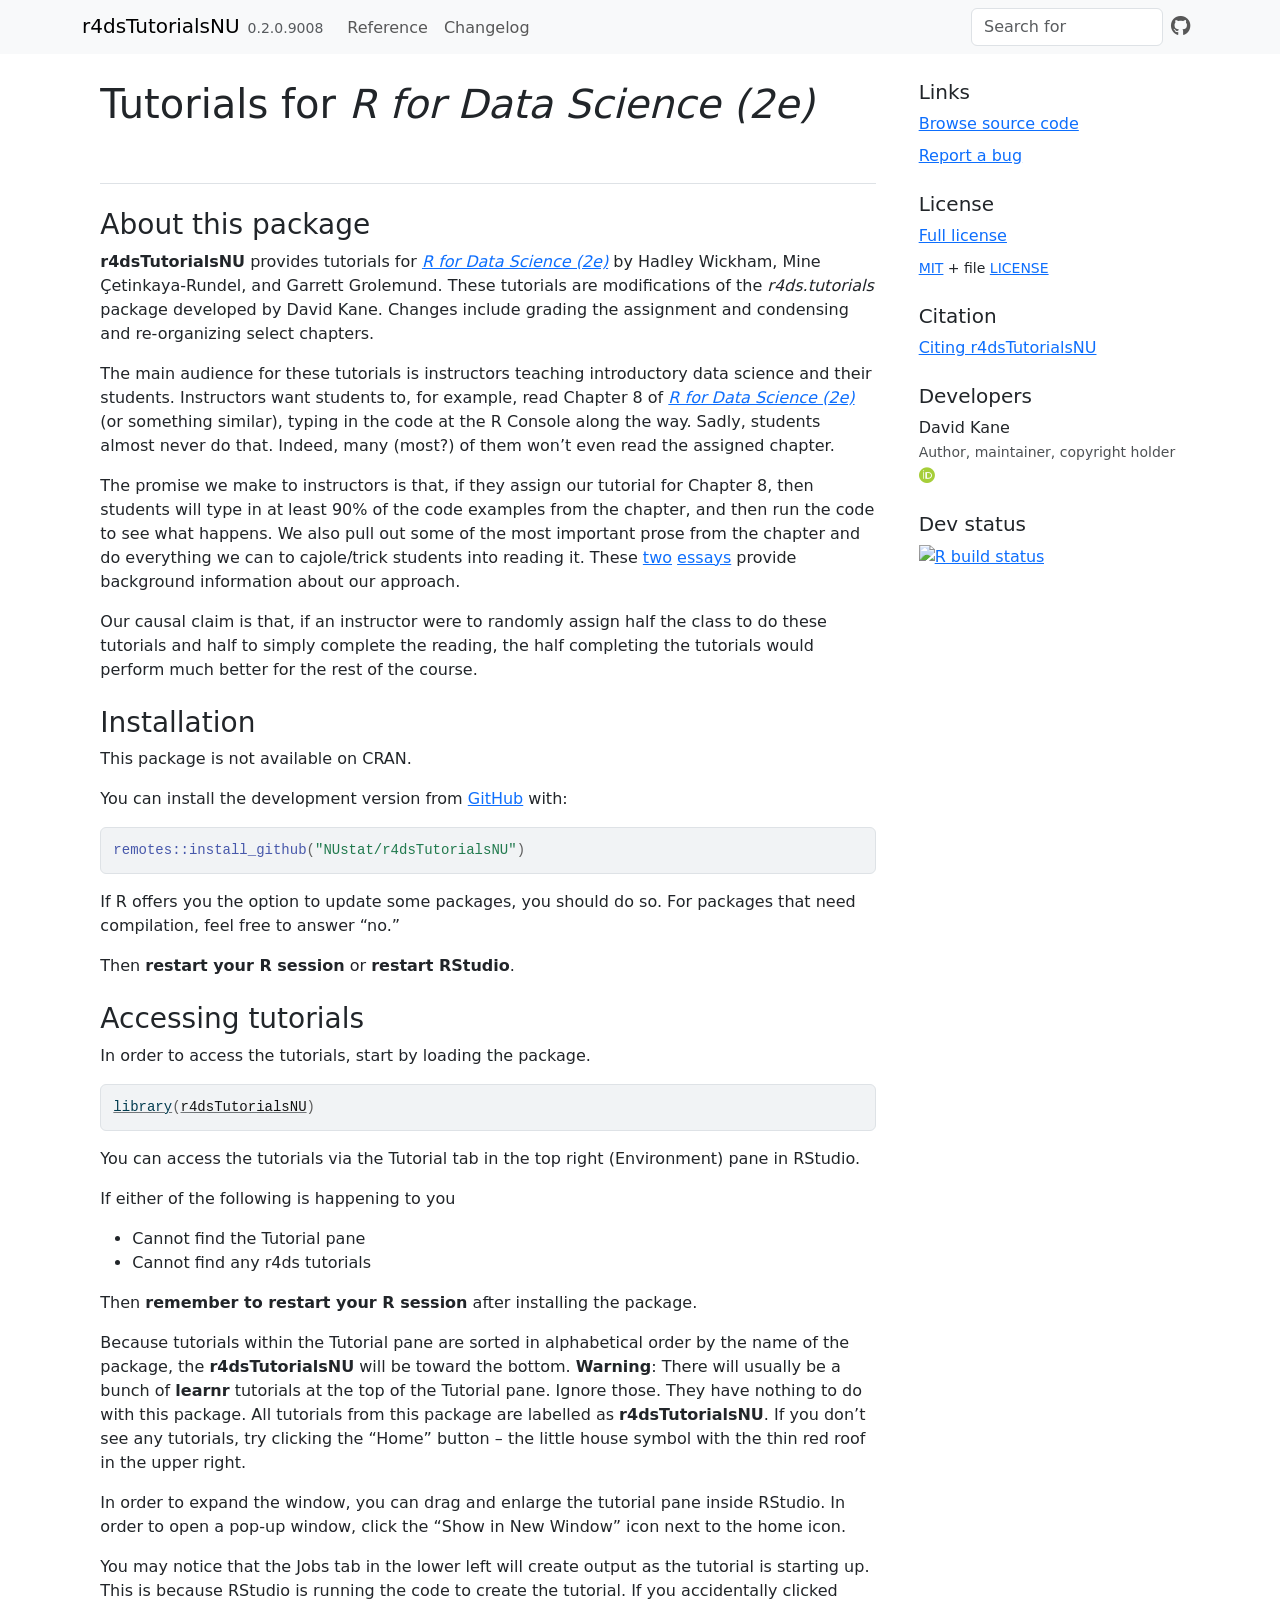
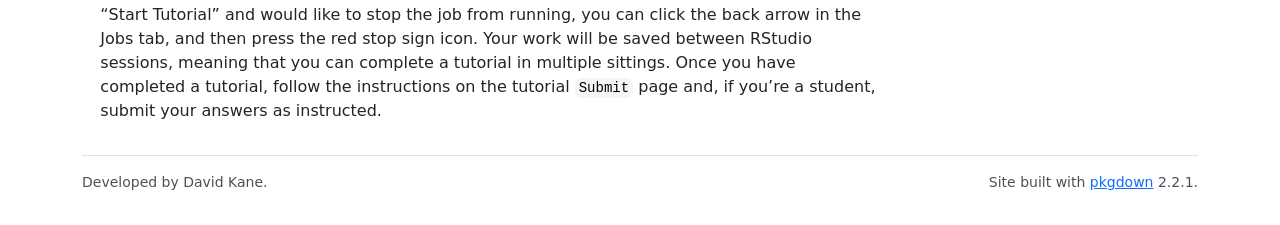
==== commit 8961de0e: "Deploying to gh-pages from @ NUstat/r4dsTutorialsNU@808b460fe2a689d39cb9ac575a13fc8a49961803 🚀" ====
--- a/index.html
+++ b/index.html
@@ -22,7 +22,7 @@
 
     <a class="navbar-brand me-2" href="index.html">r4dsTutorialsNU</a>
 
-    <small class="nav-text text-muted me-auto" data-bs-toggle="tooltip" data-bs-placement="bottom" title="">0.2.0.9006</small>
+    <small class="nav-text text-muted me-auto" data-bs-toggle="tooltip" data-bs-placement="bottom" title="">0.2.0.9008</small>
 
 
     <button class="navbar-toggler" type="button" data-bs-toggle="collapse" data-bs-target="#navbar" aria-controls="navbar" aria-expanded="false" aria-label="Toggle navigation">
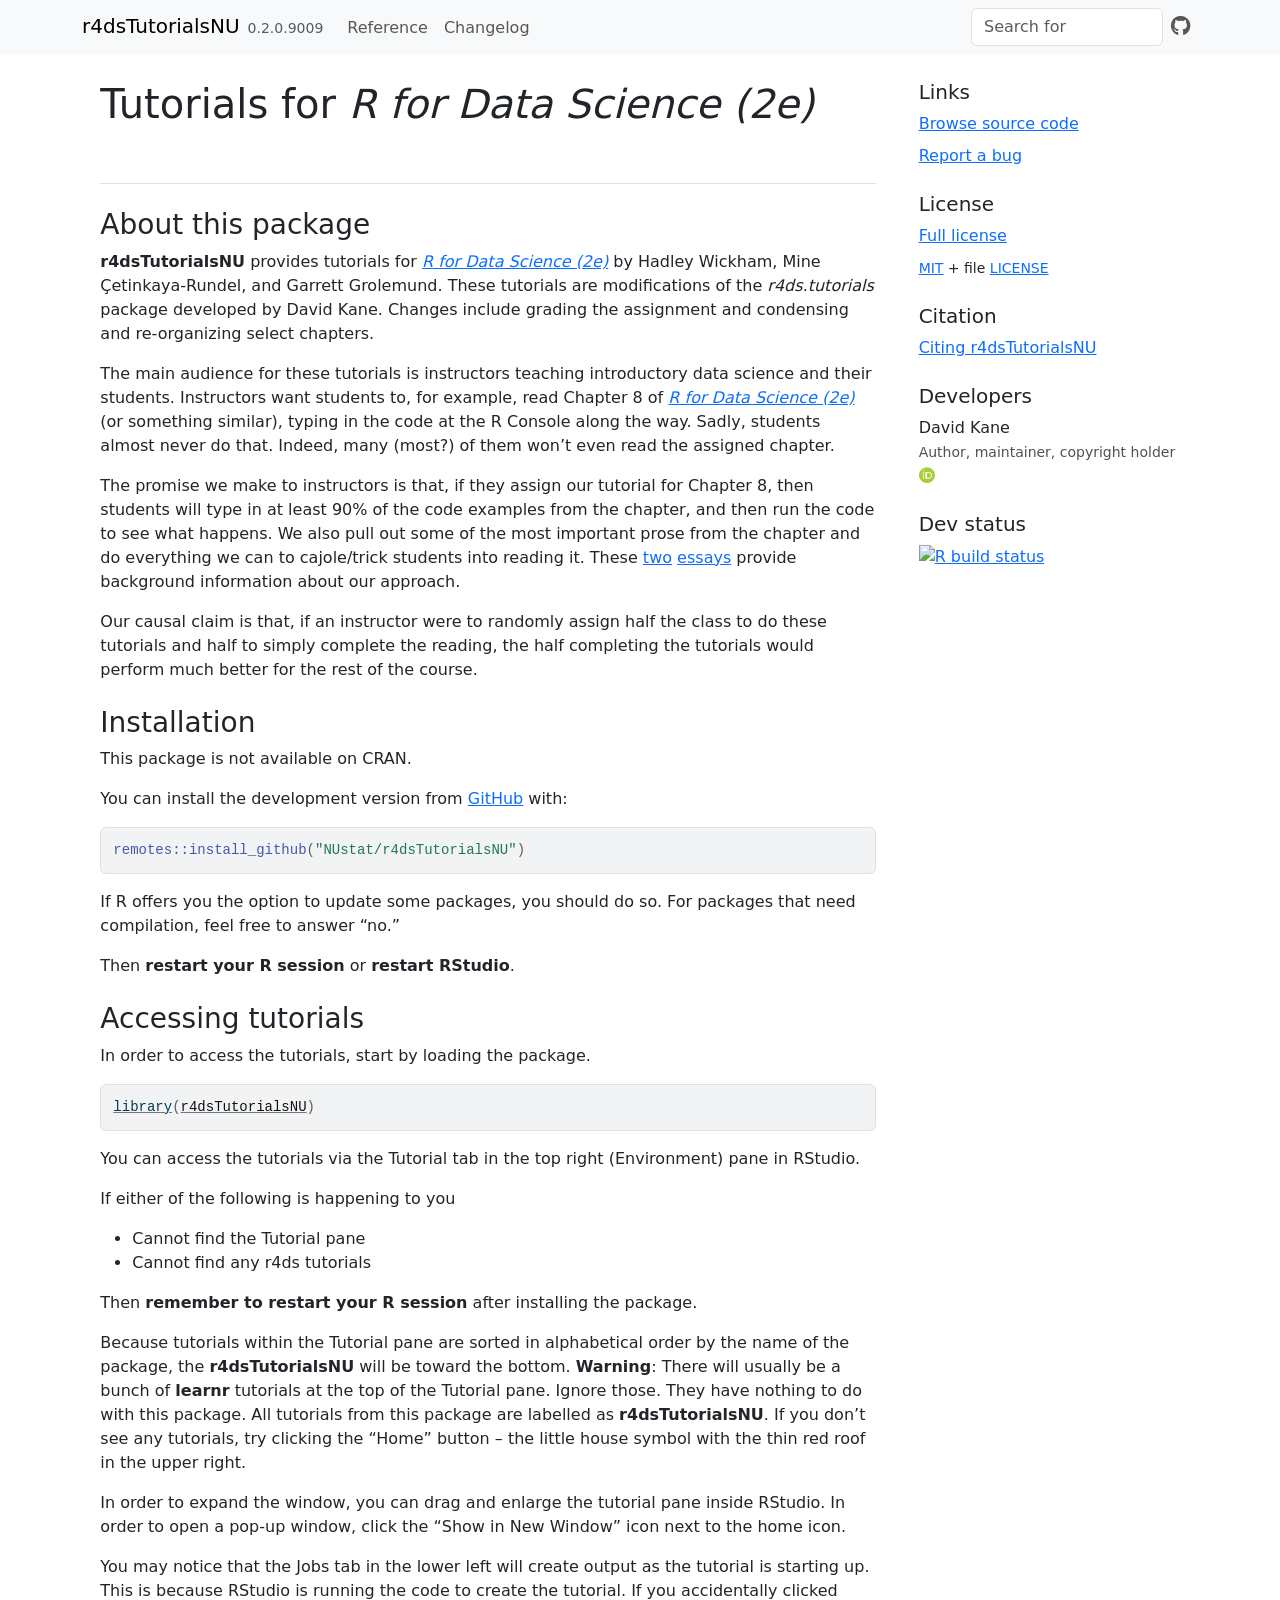
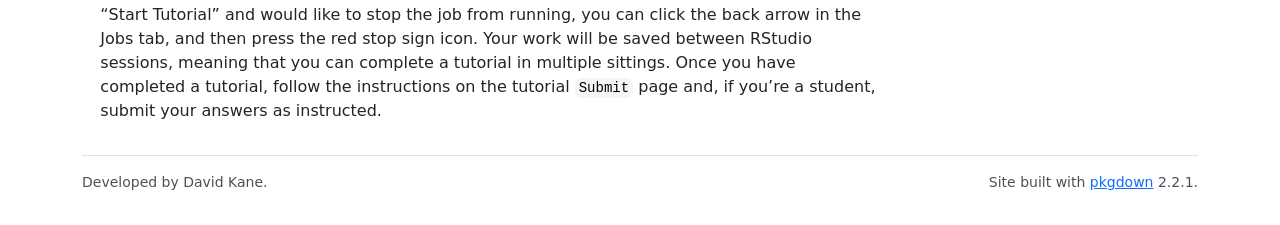
==== commit a1554034: "Deploying to gh-pages from @ NUstat/r4dsTutorialsNU@b8f695853fa3a564b6fbea76f569c0dddd1c2d9c 🚀" ====
--- a/index.html
+++ b/index.html
@@ -1,8 +1,7 @@
 <!DOCTYPE html>
 <!-- Generated by pkgdown: do not edit by hand --><html lang="en">
 <head>
-<meta http-equiv="Content-Type" content="text/html; charset=UTF-8">
-<meta charset="utf-8">
+<meta charset="UTF-8">
 <meta http-equiv="X-UA-Compatible" content="IE=edge">
 <meta name="viewport" content="width=device-width, initial-scale=1, shrink-to-fit=no">
 <title>Tutorials for "R for Data Science" • r4dsTutorialsNU</title>
@@ -10,9 +9,9 @@
 <link href="deps/bootstrap-5.3.8/bootstrap.min.css" rel="stylesheet">
 <script src="deps/bootstrap-5.3.8/bootstrap.bundle.min.js"></script><link href="deps/font-awesome-6.5.2/css/all.min.css" rel="stylesheet">
 <link href="deps/font-awesome-6.5.2/css/v4-shims.min.css" rel="stylesheet">
-<script src="deps/headroom-0.11.0/headroom.min.js"></script><script src="deps/headroom-0.11.0/jQuery.headroom.min.js"></script><script src="deps/bootstrap-toc-1.0.1/bootstrap-toc.min.js"></script><script src="deps/clipboard.js-2.0.11/clipboard.min.js"></script><script src="deps/search-1.0.0/autocomplete.jquery.min.js"></script><script src="deps/search-1.0.0/fuse.min.js"></script><script src="deps/search-1.0.0/mark.min.js"></script><!-- pkgdown --><script src="pkgdown.js"></script><meta property="og:title" content="Tutorials for " r for data science>
-<meta name="description" content='When assigned "R for Data Science" (Wickham, Çetinkaya-Rundel, and Grolemund (2023, ISBN: 1492097402)), students should read the book and type in all the associated R commands themselves. Sadly, that never happens. These tutorials allow students to demonstrate (and their instructors to be sure) that all work has been completed. See Kane (2023) &lt;https://ppbds.github.io/tutorial.helpers/articles/instructions.html&gt; from the tutorial.helpers package for a background discussion.'>
-<meta property="og:description" content='When assigned "R for Data Science" (Wickham, Çetinkaya-Rundel, and Grolemund (2023, ISBN: 1492097402)), students should read the book and type in all the associated R commands themselves. Sadly, that never happens. These tutorials allow students to demonstrate (and their instructors to be sure) that all work has been completed. See Kane (2023) &lt;https://ppbds.github.io/tutorial.helpers/articles/instructions.html&gt; from the tutorial.helpers package for a background discussion.'>
+<script src="deps/headroom-0.11.0/headroom.min.js"></script><script src="deps/headroom-0.11.0/jQuery.headroom.min.js"></script><script src="deps/bootstrap-toc-1.0.1/bootstrap-toc.min.js"></script><script src="deps/clipboard.js-2.0.11/clipboard.min.js"></script><script src="deps/search-1.0.0/autocomplete.jquery.min.js"></script><script src="deps/search-1.0.0/fuse.min.js"></script><script src="deps/search-1.0.0/mark.min.js"></script><!-- pkgdown --><script src="pkgdown.js"></script><meta property="og:title" content="Tutorials for " r for data science"">
+<meta name="description" content="When assigned &quot;R for Data Science&quot; (Wickham, Çetinkaya-Rundel, and Grolemund (2023, ISBN: 1492097402)), students should read the book and type in all the associated R commands themselves. Sadly, that never happens. These tutorials allow students to demonstrate (and their instructors to be sure) that all work has been completed. See Kane (2023) &lt;https://ppbds.github.io/tutorial.helpers/articles/instructions.html&gt; from the tutorial.helpers package for a background discussion.">
+<meta property="og:description" content="When assigned &quot;R for Data Science&quot; (Wickham, Çetinkaya-Rundel, and Grolemund (2023, ISBN: 1492097402)), students should read the book and type in all the associated R commands themselves. Sadly, that never happens. These tutorials allow students to demonstrate (and their instructors to be sure) that all work has been completed. See Kane (2023) &lt;https://ppbds.github.io/tutorial.helpers/articles/instructions.html&gt; from the tutorial.helpers package for a background discussion.">
 </head>
 <body>
     <a href="#main" class="visually-hidden-focusable">Skip to contents</a>
@@ -22,7 +21,7 @@
 
     <a class="navbar-brand me-2" href="index.html">r4dsTutorialsNU</a>
 
-    <small class="nav-text text-muted me-auto" data-bs-toggle="tooltip" data-bs-placement="bottom" title="">0.2.0.9008</small>
+    <small class="nav-text text-muted me-auto" data-bs-toggle="tooltip" data-bs-placement="bottom" title="">0.2.0.9009</small>
 
 
     <button class="navbar-toggler" type="button" data-bs-toggle="collapse" data-bs-target="#navbar" aria-controls="navbar" aria-expanded="false" aria-label="Toggle navigation">
